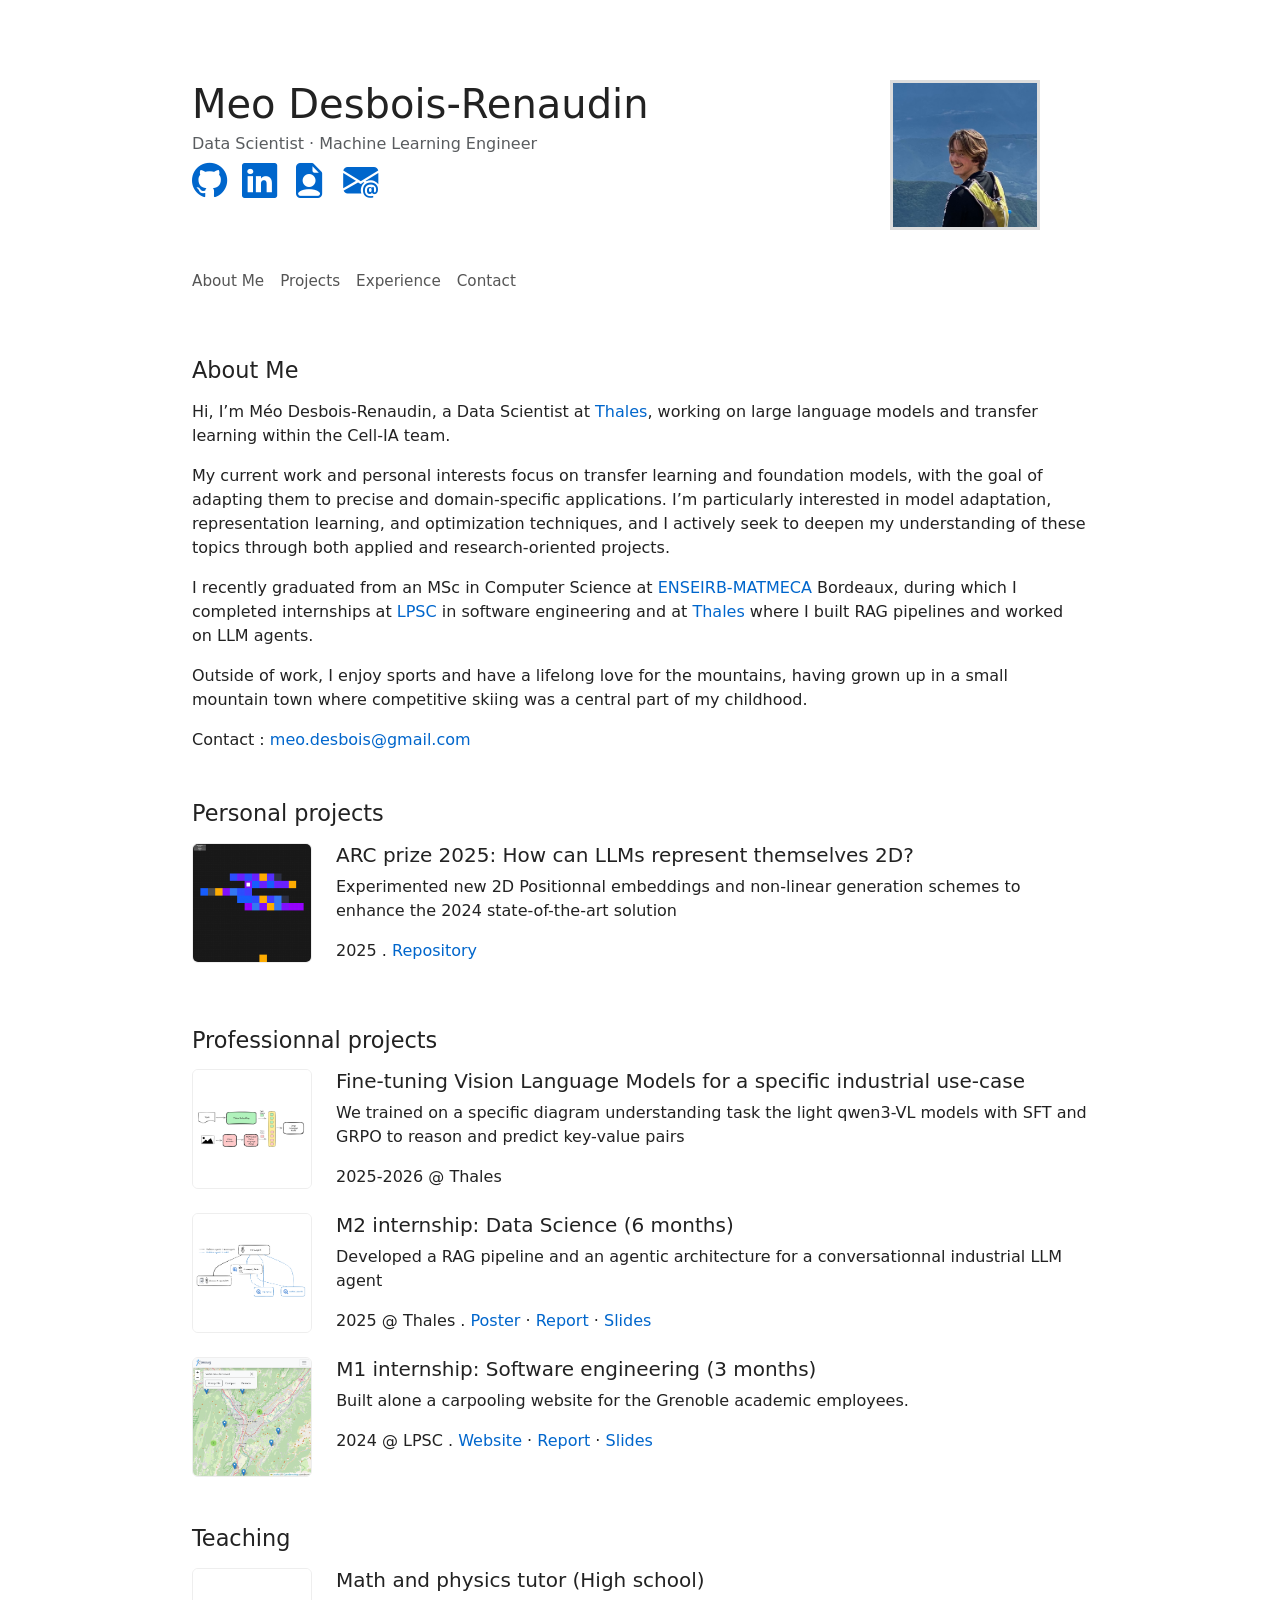
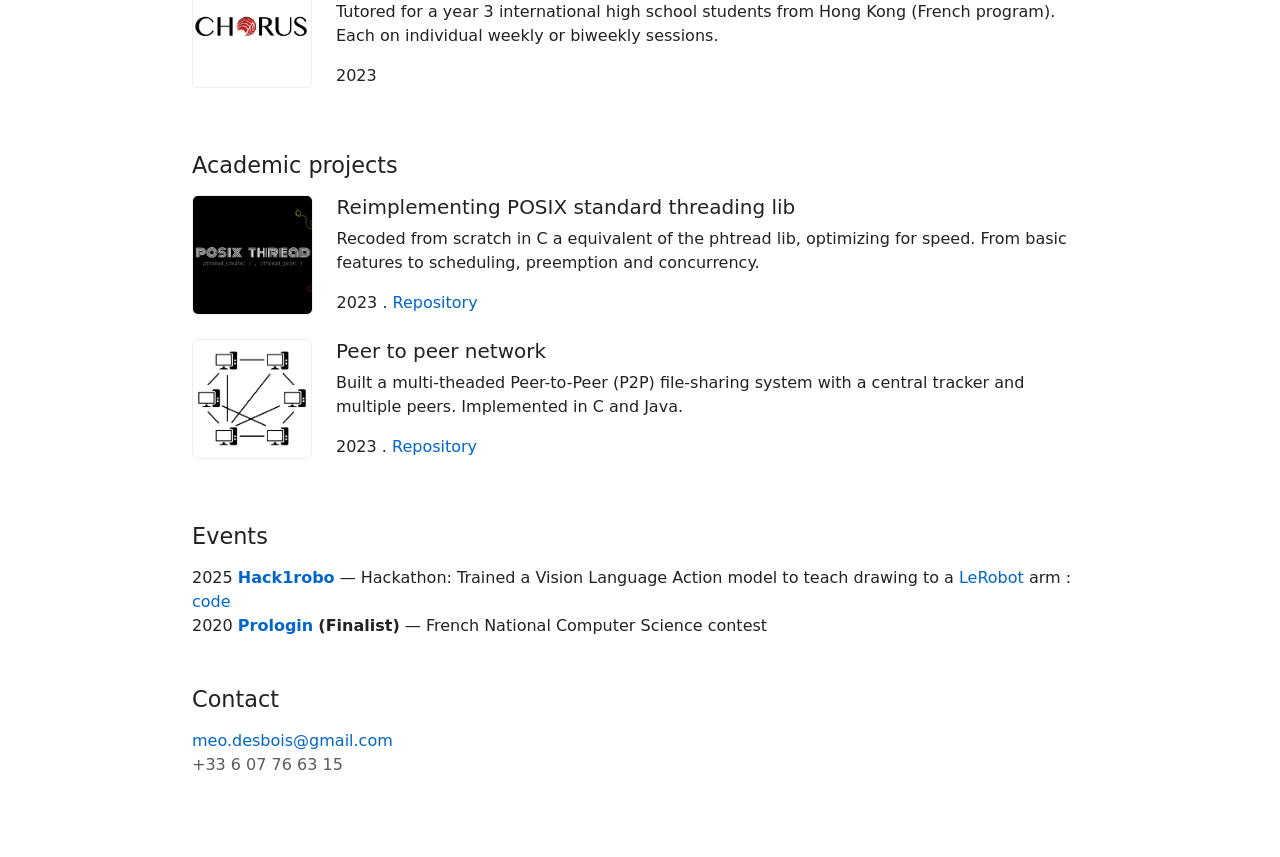
==== index.html @ ddfd5475 "academic projects descriptions" ====
<!DOCTYPE html>
<html lang="en">
<head>
  <meta charset="UTF-8" />
  <meta name="viewport" content="width=device-width, initial-scale=1" />
  <title>Meo Desbois-Renaudin — Machine Learning Engineer</title>

  <!-- Bootstrap CSS -->
  <link
    href="https://cdn.jsdelivr.net/npm/bootstrap@5.3.2/dist/css/bootstrap.min.css"
    rel="stylesheet"
  />
  <link
    href="https://cdn.jsdelivr.net/npm/bootstrap-icons@1.11.1/font/bootstrap-icons.css"
    rel="stylesheet"
  />

  <!-- Custom CSS -->
  <link rel="stylesheet" href="style.css" />

  <style>
    html {
      scroll-behavior: smooth;
    }
    section {
      scroll-margin-top: 96px;
    }
  </style>
</head>

<body>
  <main class="container">

    <!-- Header -->
    <header class="mt-5 mb-4">

      <!-- Profile picture on the right -->
      <div class="d-flex">
        <div class="me-auto">
          <h1 class="mb-1">Meo Desbois-Renaudin</h1>
          <p class="text-muted mb-0">Data Scientist · Machine Learning Engineer</p>

          <div class="social-links">
            <a href="https://github.com/meodbr" aria-label="GitHub">
              <i class="bi bi-github"></i>
            </a>
            <a href="https://www.linkedin.com/in/m%C3%A9o-desbois-renaudin-7baa90264/" aria-label="LinkedIn">
              <i class="bi bi-linkedin"></i>
            </a>
            <a
              href="assets/cv/CV_Meo_DESBOIS_RENAUDIN.pdf"
              download
              aria-label="Download CV"
            >
              <i class="bi bi-file-earmark-person-fill"></i>
            </a>
            <a
              href="mailto:meo.desbois@gmail.com"
              download
              aria-label="Mail contact"
            >
              <i class="bi bi-envelope-at-fill"></i>
            </a>
          </div>
        </div>
        <div class="profile-picture me-5">
          <img
            src="assets/photo_website.jpg"
            alt="Profile picture of Meo Desbois-Renaudin"
            class="img-fluid rounded-square"
          />
        </div>
      </div>


    </header>

    <!-- Navbar -->
    <nav class="navbar navbar-expand-sm mb-5">
      <ul class="navbar-nav flex-row gap-3">
        <li class="nav-item">
          <a class="nav-link px-0" href="#about">About Me</a>
        </li>
        <li class="nav-item">
          <a class="nav-link px-0" href="#projects">Projects</a>
        </li>
        <li class="nav-item">
          <a class="nav-link px-0" href="#experience">Experience</a>
        </li>
        <li class="nav-item">
          <a class="nav-link px-0" href="#contact">Contact</a>
        </li>
      </ul>
    </nav>

    <!-- About -->
    <section id="about">
      <h2>About Me</h2>
      <p>
        Hi, I’m Méo Desbois-Renaudin, a Data Scientist at <a href="https://www.thalesgroup.com/en">Thales</a>, working on large language models and transfer learning within the Cell-IA team.
      </p>
      <p>
        My current work and personal interests focus on transfer learning and foundation models, with the goal of adapting them to precise and domain-specific applications. I’m particularly interested in model adaptation, representation learning, and optimization techniques, and I actively seek to deepen my understanding of these topics through both applied and research-oriented projects.
      </p>
      <p>
        I recently graduated from an MSc in Computer Science at <a href="https://www.enseirb-matmeca.fr/">ENSEIRB-MATMECA</a> Bordeaux, during which I completed internships at <a href="https://lpsc.in2p3.fr/">LPSC</a> in software engineering and at <a href="https://www.thalesgroup.com/en">Thales</a> where I built RAG pipelines and worked on LLM agents.
      </p>
      <p>
        Outside of work, I enjoy sports and have a lifelong love for the mountains, having grown up in a small mountain town where competitive skiing was a central part of my childhood.
      </p>
      <p>
        Contact : <a href="mailto:meo.desbois@gmail.com">meo.desbois@gmail.com</a>
      </p>
    </section>

    <section id="projects">
      <h2>Personal projects</h2>

      <!-- Project 1 -->
      <div class="project row align-items-start mb-2">
        <div class="col-auto">
          <img
            src="assets/projects/arc-3-demo.gif"
            class="img-fluid rounded"
            alt="Arc prize 3 demo animation"
          />
        </div>
    
        <div class="col">
          <h3 class="h5">ARC prize 2025: How can LLMs represent themselves 2D?</h3>
          <p>
            Experimented new 2D Positionnal embeddings and non-linear generation schemes to enhance the 2024 state-of-the-art solution
          </p>
          <p>
            2025 .
            <a href="https://github.com/meodbr/arc-prize-2025">Repository</a>
          </p>
        </div>
      </div>

    </section>

    <!-- Experience -->
    <section id="experience" class="mt-5">
      <h2>Professionnal projects</h2>

      <!-- Thales VLM fine-tuning -->
      <div class="project row align-items-start mb-2">
        <div class="col-auto">
          <img
            src="assets/projects/vlm-architecture.png"
            class="img-fluid rounded"
            alt="Overview of covoiturage caesug website"
          />
        </div>
    
        <div class="col">
          <h3 class="h5">Fine-tuning Vision Language Models for a specific industrial use-case</h3>
          <p>
            We trained on a specific diagram understanding task the light qwen3-VL models with SFT and GRPO to reason and predict key-value pairs
          </p>
          <p>
            2025-2026 @ Thales
          </p>
        </div>
      </div>

      <!-- Thales stage -->
      <div class="project row align-items-start mb-2">
        <div class="col-auto">
          <img
            src="assets/projects/agentic_structure.png"
            class="img-fluid rounded"
            alt="Overview of covoiturage caesug website"
          />
        </div>
    
        <div class="col">
          <h3 class="h5">M2 internship: Data Science (6 months)</h3>
          <p>
            Developed a RAG pipeline and an agentic architecture for a conversationnal industrial LLM agent
          </p>
          <p>
            2025 @ Thales .
            <a href="assets/projects/poster-internship-M2.pdf">Poster</a>
            ·
            <a href="assets/projects/report-internship-M2.pdf">Report</a>
            ·
            <a href="assets/projects/slides-internship-M2.pdf">Slides</a>
          </p>
        </div>
      </div>

      <!-- Caesug -->
      <div class="project row align-items-start mb-2">
        <div class="col-auto">
          <img
            src="assets/projects/covoiturage_caesug.png"
            class="img-fluid rounded"
            alt="Overview of covoiturage caesug website"
          />
        </div>
    
        <div class="col">
          <h3 class="h5">M1 internship: Software engineering (3 months)</h3>
          <p>
            Built alone a carpooling website for the Grenoble academic employees.
          </p>
          <p>
            2024 @ LPSC .
            <a href="https://covoituragecaesug.grenoble.cnrs.fr/">Website</a>
            ·
            <a href="assets/projects/report-internship-M1.pdf">Report</a>
            ·
            <a href="assets/projects/slides-internship-M1.pdf">Slides</a>
          </p>
        </div>
      </div>
    </section>

    <!-- Academic -->
    <section id="academic" class="mt-5">

      <h2>Teaching</h2>
      <div class="project row align-items-start mb-2">
        <div class="col-auto">
          <img
            src="assets/projects/LOGO_CHORUS.png"
            class="img-fluid rounded"
            alt="Chorus hong kong logo"
          />
        </div>
    
        <div class="col">
          <h3 class="h5">Math and physics tutor (High school)</h3>
          <p>
            Tutored for a year 3 international high school students from Hong Kong (French program).
            Each on individual weekly or biweekly sessions.
          </p>
          <p>
            2023
          </p>
        </div>
      </div>

      <h2 class="mt-5">Academic projects</h2>

      <!-- Posix -->
      <div class="project row align-items-start mb-2">
        <div class="col-auto">
          <img
            src="assets/projects/posix_thread.png"
            class="img-fluid rounded"
            alt="Posix threads image"
          />
        </div>
    
        <div class="col">
          <h3 class="h5">Reimplementing POSIX standard threading lib</h3>
          <p>
            Recoded from scratch in C a equivalent of the phtread lib, optimizing for speed.
            From basic features to scheduling, preemption and concurrency.
          </p>
          <p>
            2023 .
            <a href="https://github.com/meodbr/enseirb-posix-thread">Repository</a>
          </p>
        </div>
      </div>

      <!-- P2P -->
      <div class="project row align-items-start mb-2">
        <div class="col-auto">
          <img
            src="assets/projects/p2p.png"
            class="img-fluid rounded"
            alt="Peer 2 peer example"
          />
        </div>
    
        <div class="col">
          <h3 class="h5">Peer to peer network</h3>
          <p>
            Built a multi-theaded Peer-to-Peer (P2P) file-sharing system with a central tracker and multiple peers.
            Implemented in C and Java.
          </p>
          <p>
            2023 .
            <a href="https://github.com/meodbr/enseirb-P2P">Repository</a>
          </p>
        </div>
      </div>

    </section>

    <!-- Events -->
    <section id="events">
      <h2>Events</h2>
      <ul class="list-unstyled events-list">
        <li>
          <span class="event-year">2025</span>
          <span class="event-desc">
            <a href="https://sites.google.com/view/hack1robo">
              <strong>Hack1robo</strong>
            </a>
             — Hackathon: Trained a Vision Language Action model to teach drawing to a <a href="https://huggingface.co/lerobot">LeRobot</a> arm : 
            <a href="https://github.com/heuzef/caligraphomate">
              code
            </a>
          </span>
        </li>
    
        <li>
          <span class="event-year">2020</span>
          <span class="event-desc">
            <a href="https://prologin.org/">
              <strong>Prologin</strong>
            </a>
            <strong>(Finalist)</strong> — French National Computer Science contest
          </span>
        </li>
      </ul>
    </section>

    <!-- Contact -->
    <section id="contact" class="mt-5 mb-5">
      <h2>Contact</h2>
      <p>
        <a href="mailto:meo.desbois@gmail.com">meo.desbois@gmail.com</a><br />
        <span class="text-muted">+33 6 07 76 63 15</span>
      </p>
    </section>

  </main>
</body>
</html>
---- style.css ----
body {
  font-family: system-ui, -apple-system, BlinkMacSystemFont, sans-serif;
  background: #ffffff;
  color: #222;
  margin: 0;
  padding: 0;
}

main {
  margin: 80px auto;
  padding: 0 20px;
}

.container {
  max-width: 920px;
}

h1 {
  font-size: 2.5rem;
  margin-bottom: 0;
}

.subtitle {
  color: #555;
  margin-top: 8px;
}

section {
  margin-top: 48px;
}

h2 {
  font-size: 1.4rem;
  margin-bottom: 16px;
}

.project span {
  color: #666;
  font-size: 0.9rem;
}

a {
  color: #0066cc;
  text-decoration: none;
}

a:hover {
  text-decoration: underline;
}

.navbar {
  display: flex;
  gap: 24px;
  font-size: 0.95rem;
  margin-bottom: 64px;
}

.navbar a {
  color: #555;
  text-decoration: none;
}

.navbar a:hover {
  color: #000;
}

.social-links a {
  /* color: #555; */
  font-size: 2.2rem;
  margin-right: 4px;
}

.social-links a:hover {
  color: #000;
  text-decoration: none;
}

.project {
  max-height: 200px;
}

.project img {
  border: 1px solid #eee;
  max-height: 120px;
}

.project:hover img {
  border-color: #ddd;
}

.profile-picture img {
  width: 150px;
  height: 150px;
  object-fit: cover;
  border: 3px solid #ddd;
}
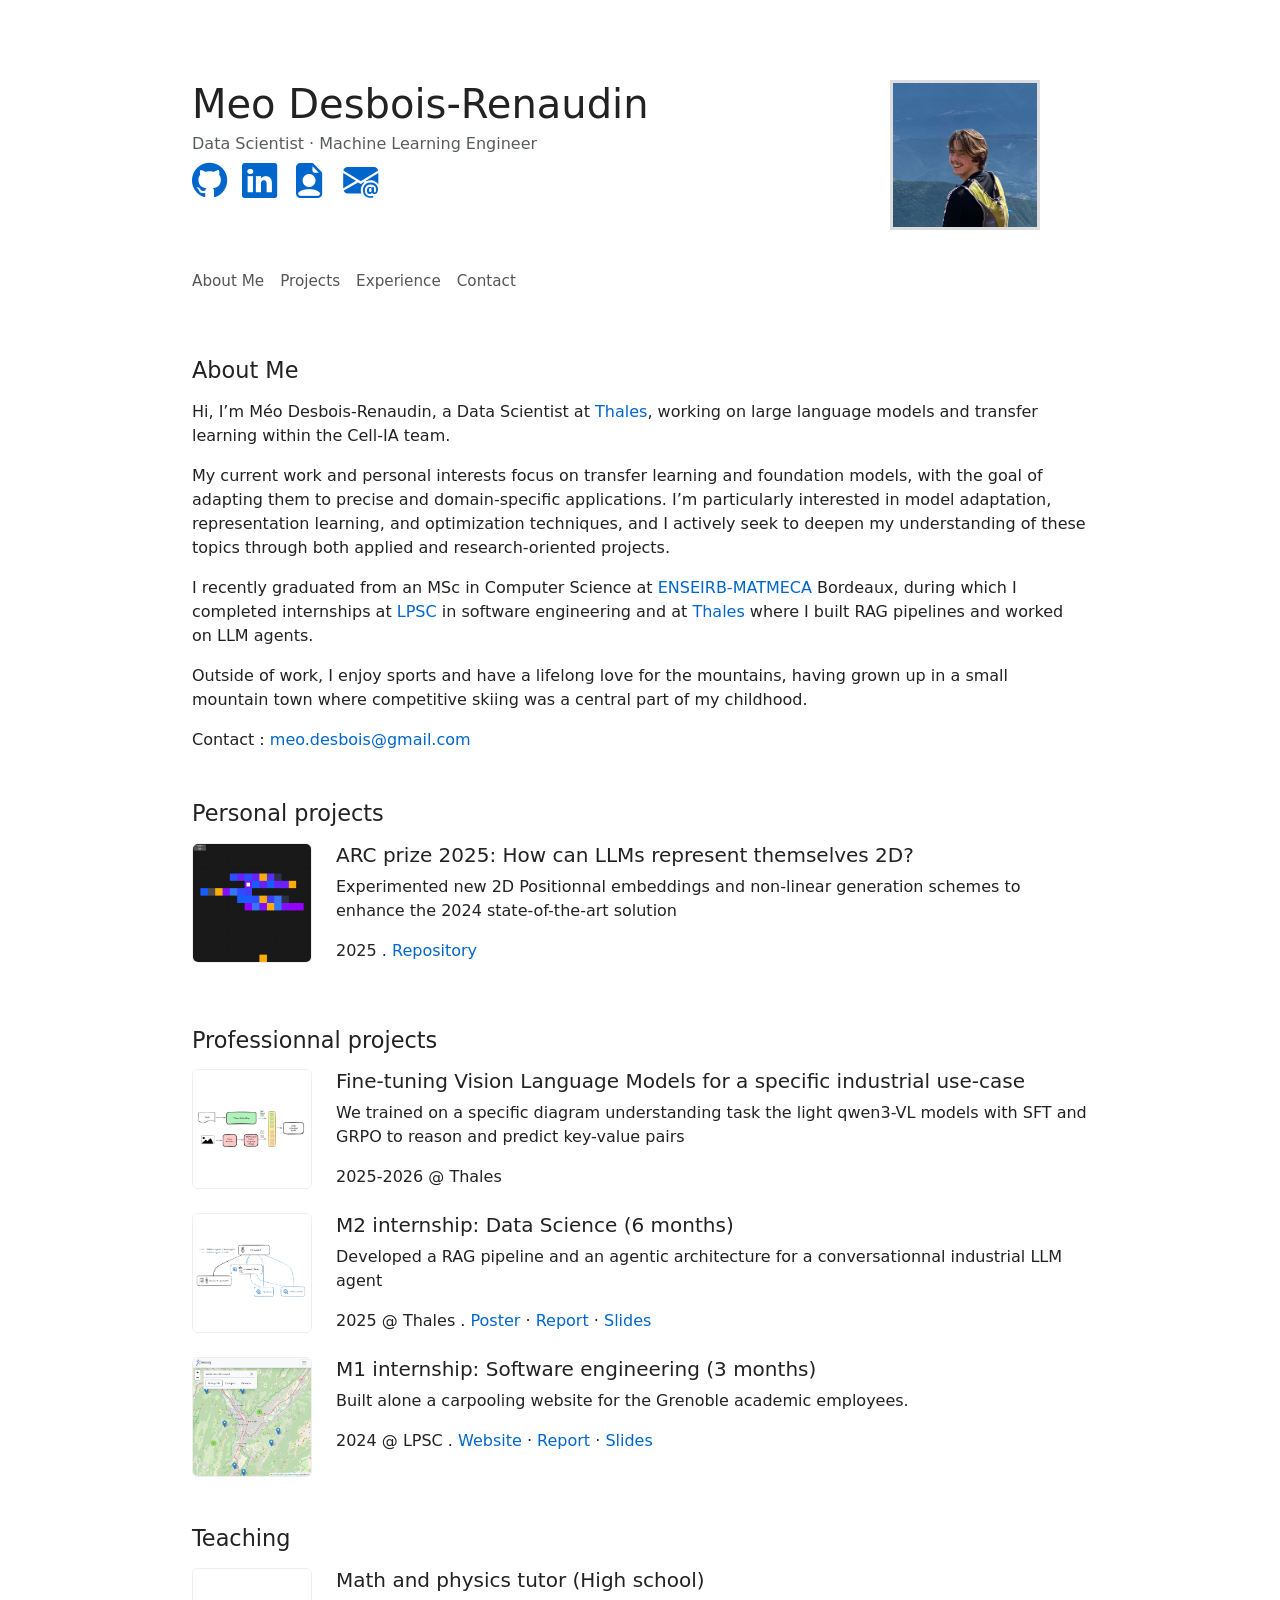
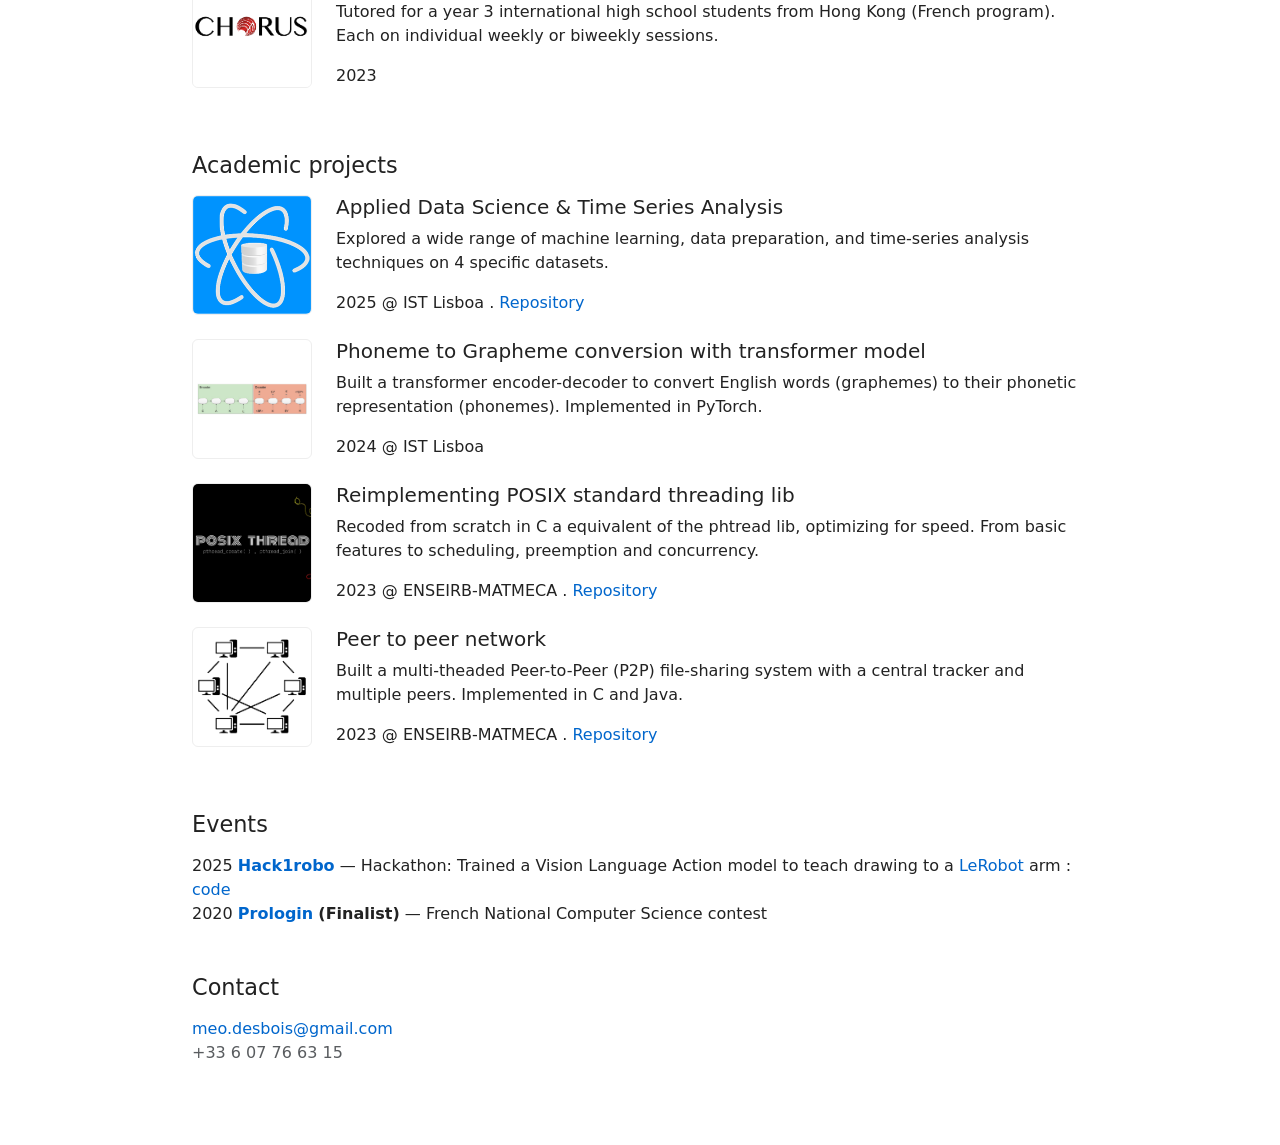
==== commit e039a29c: "adding ist academic projects" ====
--- a/index.html
+++ b/index.html
@@ -245,6 +245,50 @@
 
       <h2 class="mt-5">Academic projects</h2>
 
+      <!-- Data Science -->
+      <div class="project row align-items-start mb-2">
+        <div class="col-auto">
+          <img
+            src="assets/projects/ds_logo.svg"
+            class="img-fluid rounded"
+            alt="Tecnico logo data science course"
+          />
+        </div>
+    
+        <div class="col">
+          <h3 class="h5">Applied Data Science & Time Series Analysis</h3>
+          <p>
+            Explored a wide range of machine learning, data preparation, and time-series analysis techniques on 4 specific datasets.
+          </p>
+          <p>
+            2025 @ IST Lisboa .
+            <a href="https://github.com/meodbr/IST-data-science">Repository</a>
+          </p>
+        </div>
+      </div>
+
+      <!-- DL -->
+      <div class="project row align-items-start mb-2">
+        <div class="col-auto">
+          <img
+            src="assets/projects/grapheme_phoneme.png"
+            class="img-fluid rounded"
+            alt="Grapheme to phoneme schema"
+          />
+        </div>
+    
+        <div class="col">
+          <h3 class="h5">Phoneme to Grapheme conversion with transformer model</h3>
+          <p>
+            Built a transformer encoder-decoder to convert English words (graphemes) to their phonetic representation (phonemes).
+            Implemented in PyTorch.
+          </p>
+          <p>
+            2024 @ IST Lisboa
+          </p>
+        </div>
+      </div>
+
       <!-- Posix -->
       <div class="project row align-items-start mb-2">
         <div class="col-auto">
@@ -262,7 +306,7 @@
             From basic features to scheduling, preemption and concurrency.
           </p>
           <p>
-            2023 .
+            2023 @ ENSEIRB-MATMECA .
             <a href="https://github.com/meodbr/enseirb-posix-thread">Repository</a>
           </p>
         </div>
@@ -285,7 +329,7 @@
             Implemented in C and Java.
           </p>
           <p>
-            2023 .
+            2023 @ ENSEIRB-MATMECA .
             <a href="https://github.com/meodbr/enseirb-P2P">Repository</a>
           </p>
         </div>
--- a/style.css
+++ b/style.css
@@ -81,7 +81,8 @@
 
 .project img {
   border: 1px solid #eee;
-  max-height: 120px;
+  height: 120px;
+  width: 120px;
 }
 
 .project:hover img {
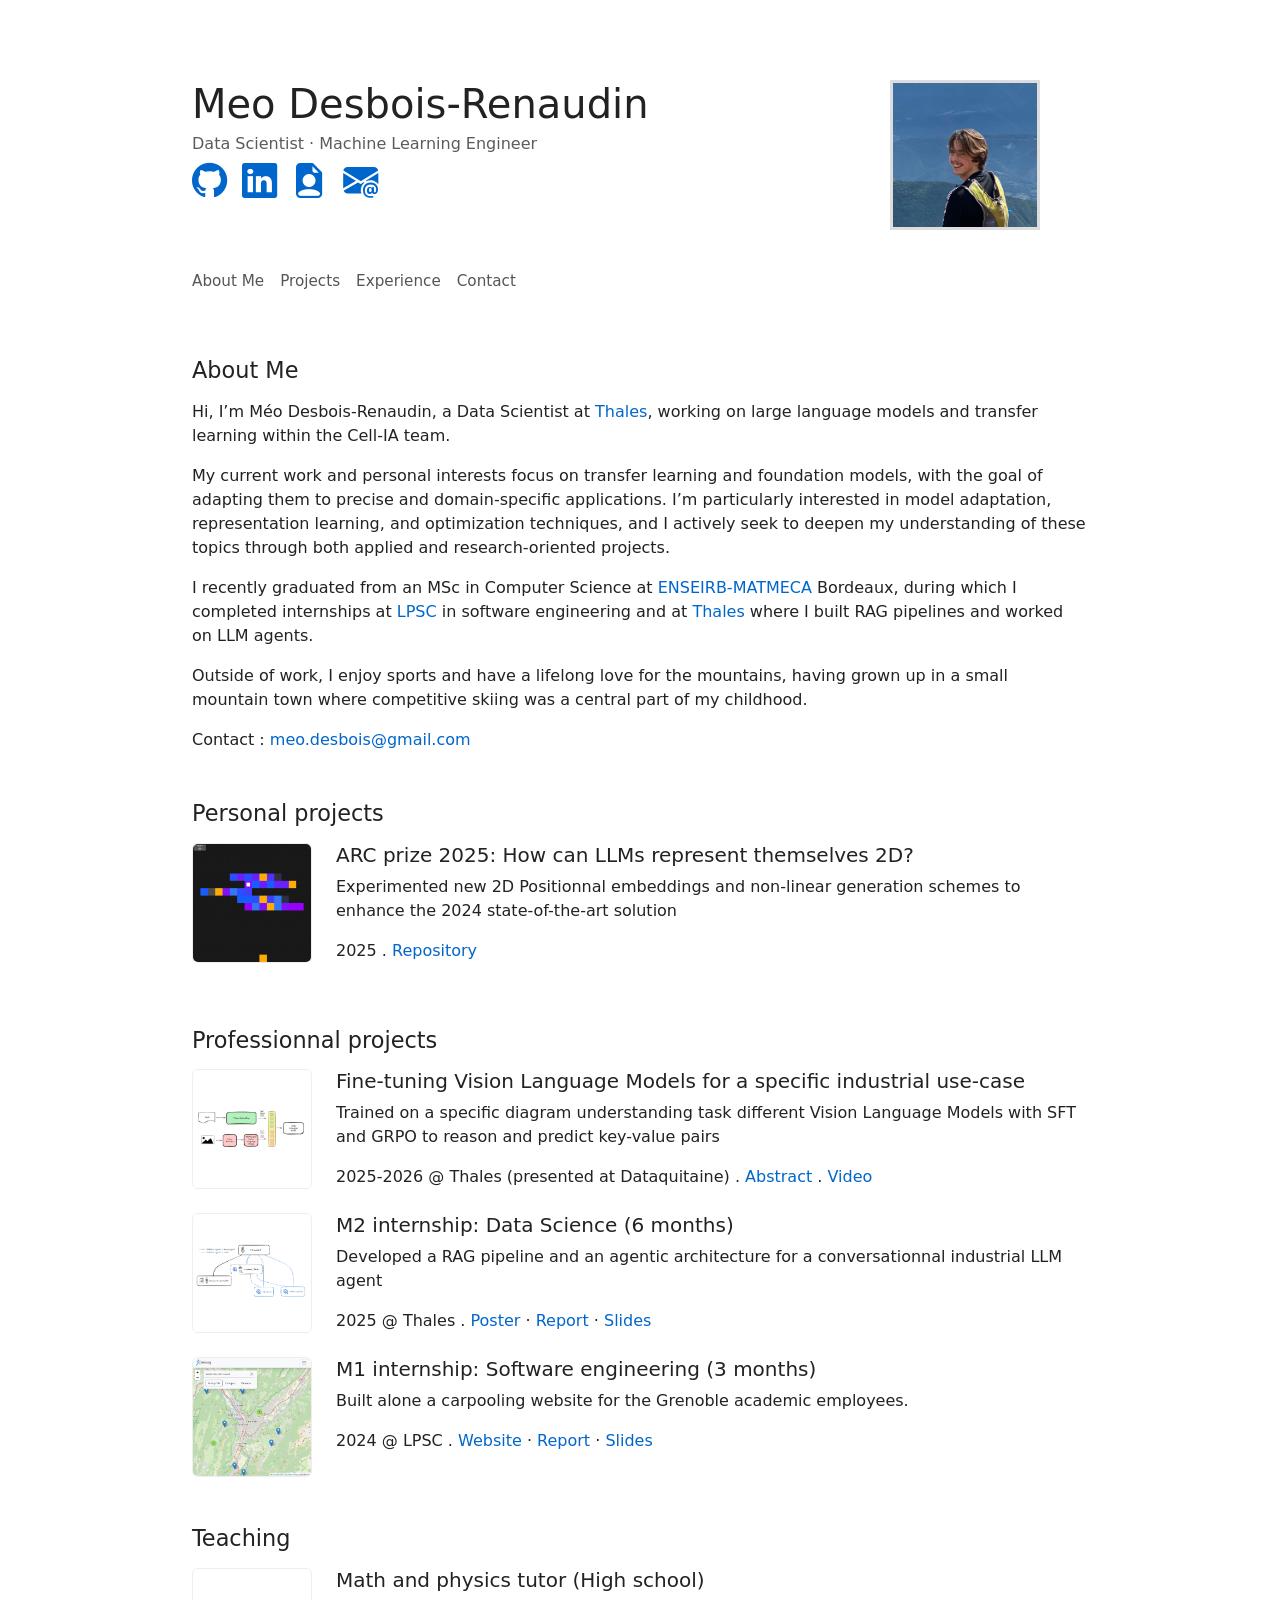
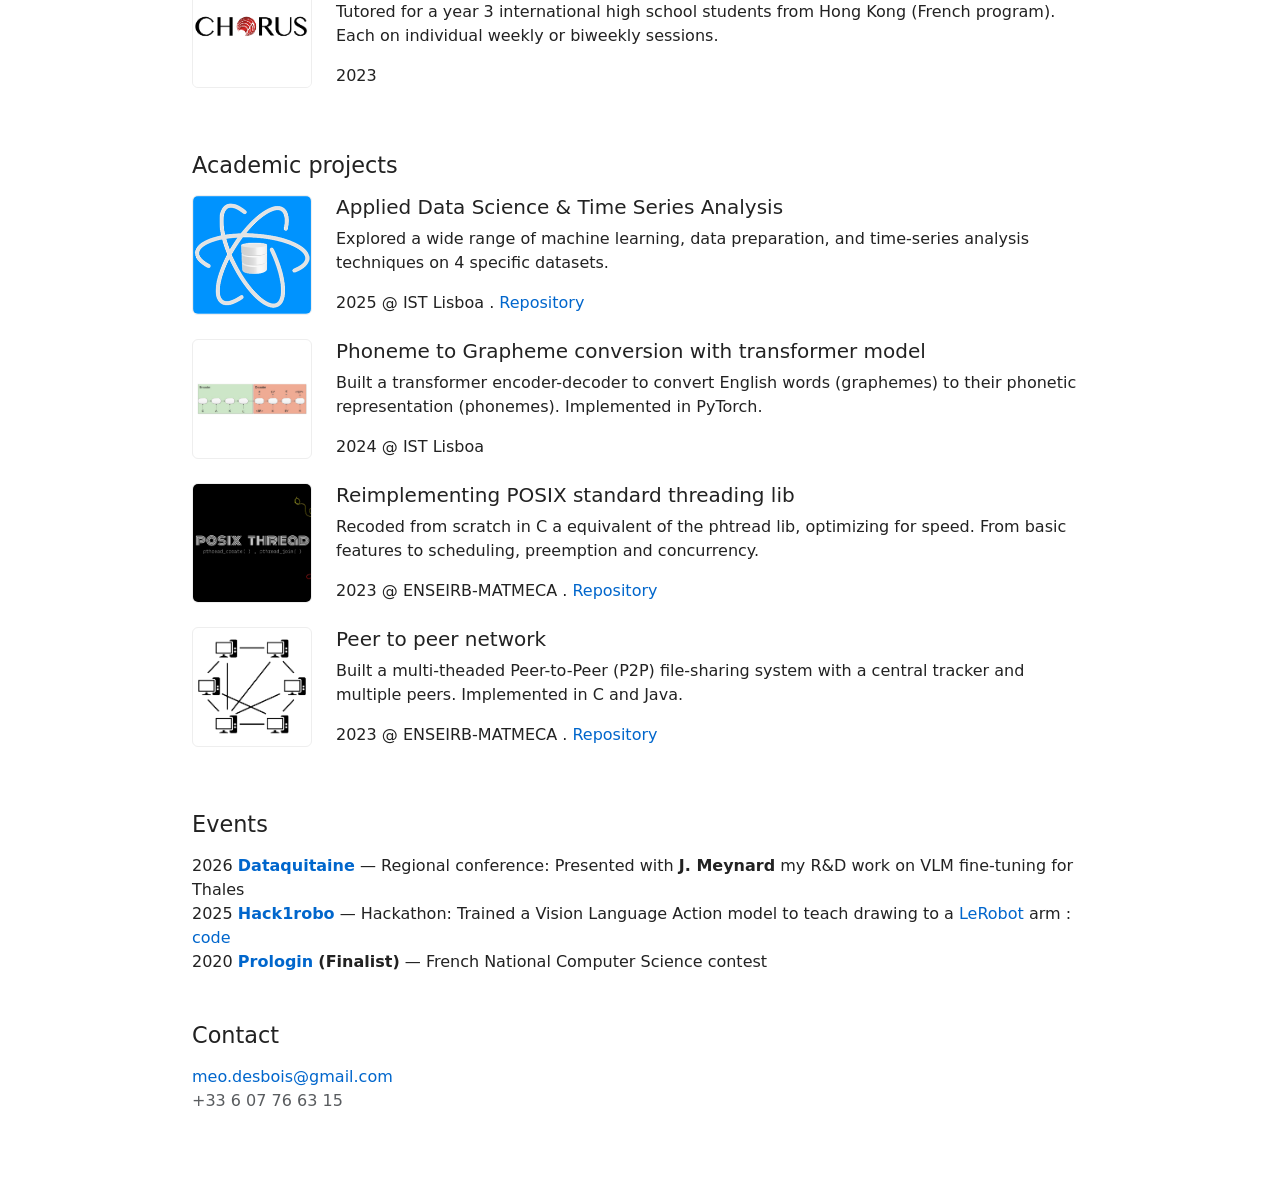
==== commit 1f33107a: "adding links for dataquitaine" ====
--- a/index.html
+++ b/index.html
@@ -150,17 +150,21 @@
           <img
             src="assets/projects/vlm-architecture.png"
             class="img-fluid rounded"
-            alt="Overview of covoiturage caesug website"
+            alt="Overview of vlm architecture"
           />
         </div>
     
         <div class="col">
           <h3 class="h5">Fine-tuning Vision Language Models for a specific industrial use-case</h3>
           <p>
-            We trained on a specific diagram understanding task the light qwen3-VL models with SFT and GRPO to reason and predict key-value pairs
-          </p>
-          <p>
-            2025-2026 @ Thales
+            Trained on a specific diagram understanding task different Vision Language Models with SFT and GRPO to reason and predict key-value pairs
+          </p>
+          <p>
+            2025-2026 @ Thales (presented at Dataquitaine) .
+            <a href="https://www.dataquitaine.org/2026-thales/">Abstract</a>
+            .
+            <a href="https://www.dailymotion.com/video/xa4y3l4?playlist=xbwnns">Video</a>
+
           </p>
         </div>
       </div>
@@ -342,6 +346,16 @@
       <h2>Events</h2>
       <ul class="list-unstyled events-list">
         <li>
+          <span class="event-year">2026</span>
+          <span class="event-desc">
+            <a href="https://www.dataquitaine.org">
+              <strong>Dataquitaine</strong>
+            </a>
+             — Regional conference: Presented with <strong>J. Meynard</strong> my R&D work on VLM fine-tuning for Thales 
+          </span>
+        </li>
+
+        <li>
           <span class="event-year">2025</span>
           <span class="event-desc">
             <a href="https://sites.google.com/view/hack1robo">
--- a/style.css
+++ b/style.css
@@ -94,4 +94,18 @@
   height: 150px;
   object-fit: cover;
   border: 3px solid #ddd;
+}
+
+code {
+  background: #f4f4f4;
+  padding: 2px 6px;
+  border-radius: 4px;
+}
+
+.section {
+  margin-bottom: 30px;
+}
+
+.math-block {
+  margin: 10px 0;
 }
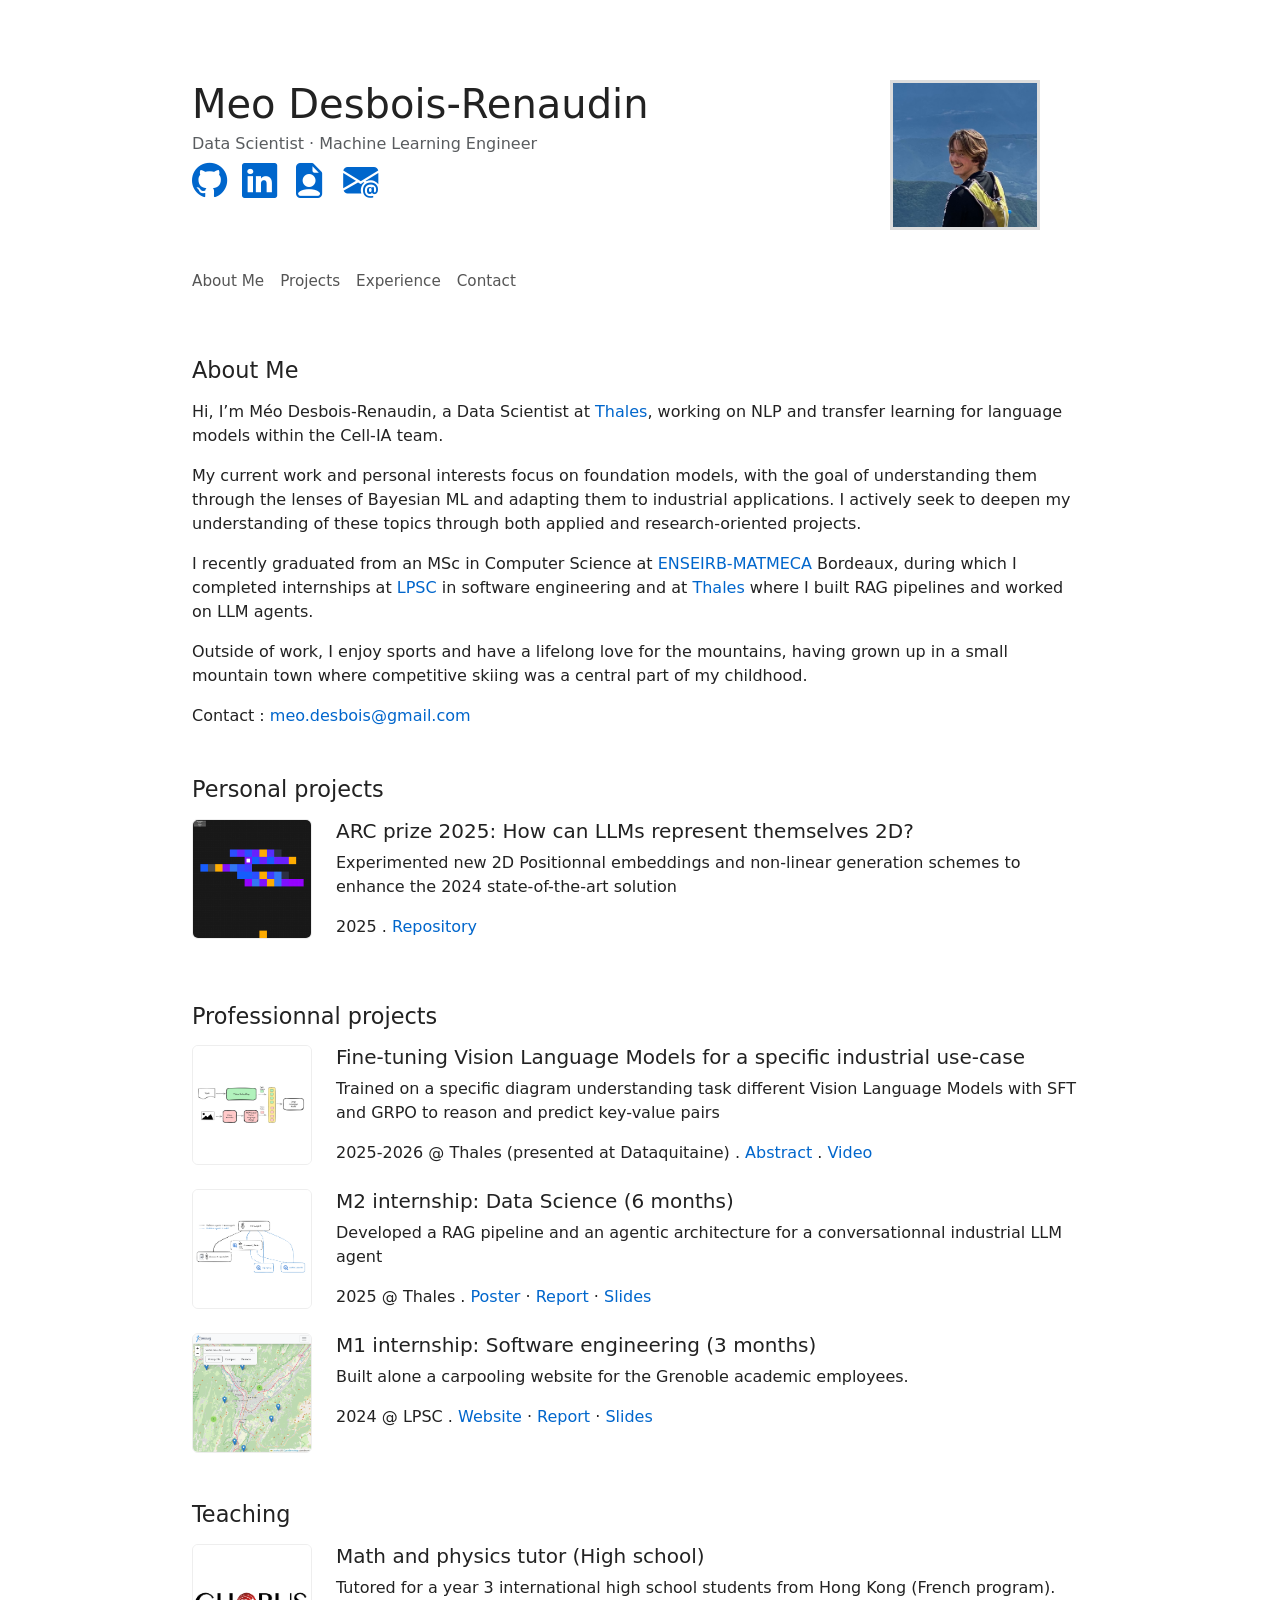
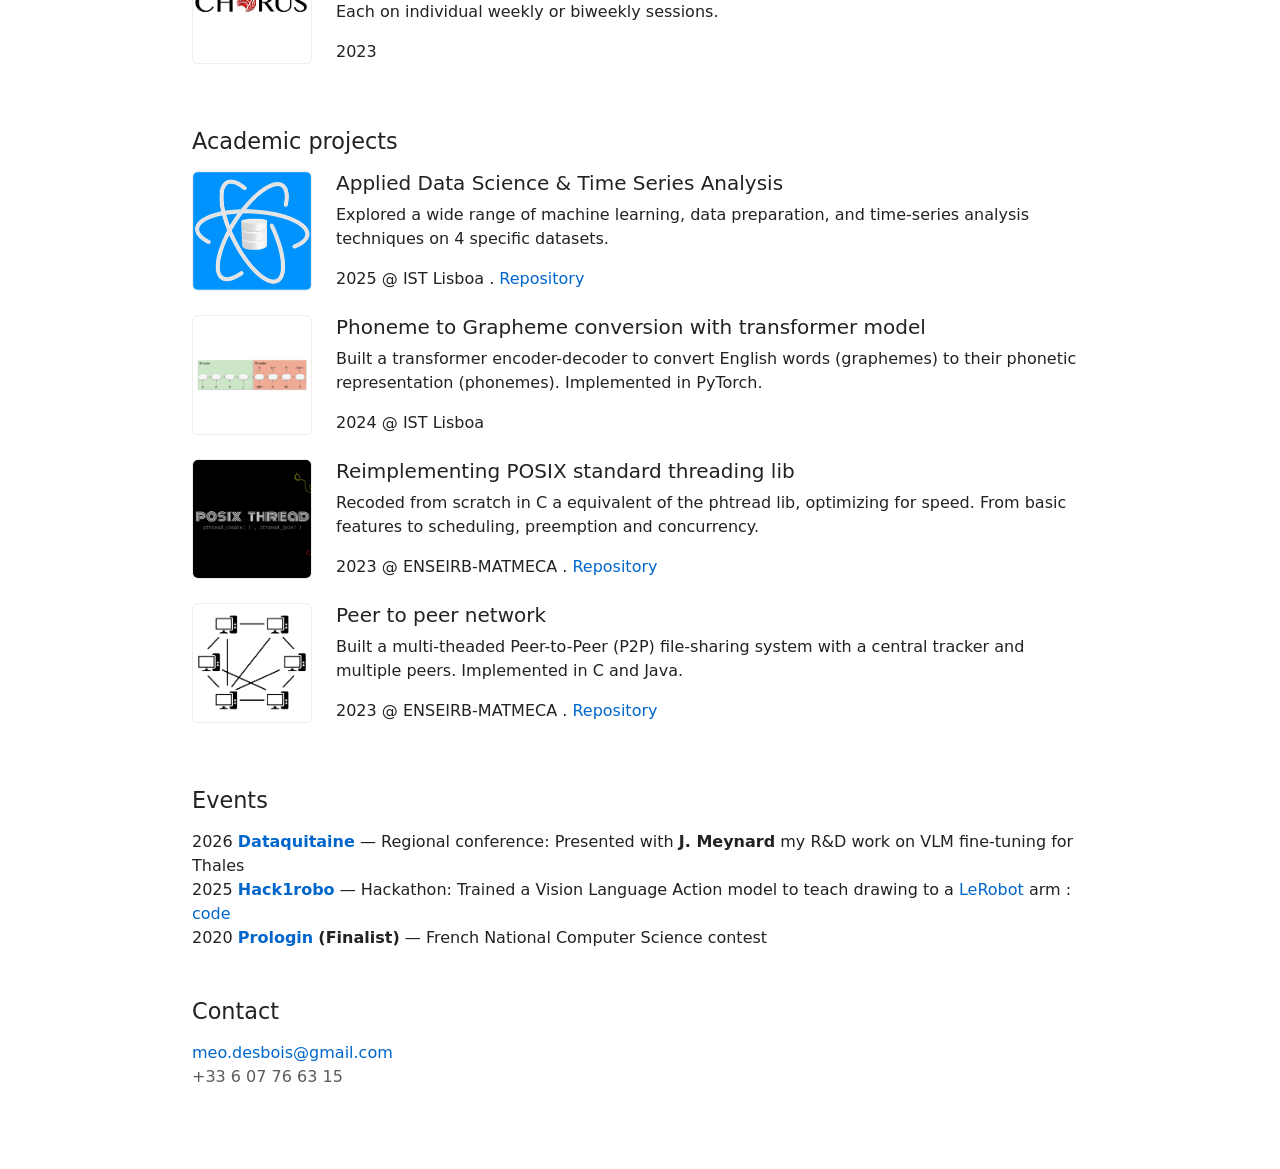
==== commit 384fefeb: "editing bio" ====
--- a/index.html
+++ b/index.html
@@ -97,10 +97,10 @@
     <section id="about">
       <h2>About Me</h2>
       <p>
-        Hi, I’m Méo Desbois-Renaudin, a Data Scientist at <a href="https://www.thalesgroup.com/en">Thales</a>, working on large language models and transfer learning within the Cell-IA team.
-      </p>
-      <p>
-        My current work and personal interests focus on transfer learning and foundation models, with the goal of adapting them to precise and domain-specific applications. I’m particularly interested in model adaptation, representation learning, and optimization techniques, and I actively seek to deepen my understanding of these topics through both applied and research-oriented projects.
+        Hi, I’m Méo Desbois-Renaudin, a Data Scientist at <a href="https://www.thalesgroup.com/en">Thales</a>, working on NLP and transfer learning for language models within the Cell-IA team.
+      </p>
+      <p>
+        My current work and personal interests focus on foundation models, with the goal of understanding them through the lenses of Bayesian ML and adapting them to industrial applications. I actively seek to deepen my understanding of these topics through both applied and research-oriented projects.
       </p>
       <p>
         I recently graduated from an MSc in Computer Science at <a href="https://www.enseirb-matmeca.fr/">ENSEIRB-MATMECA</a> Bordeaux, during which I completed internships at <a href="https://lpsc.in2p3.fr/">LPSC</a> in software engineering and at <a href="https://www.thalesgroup.com/en">Thales</a> where I built RAG pipelines and worked on LLM agents.
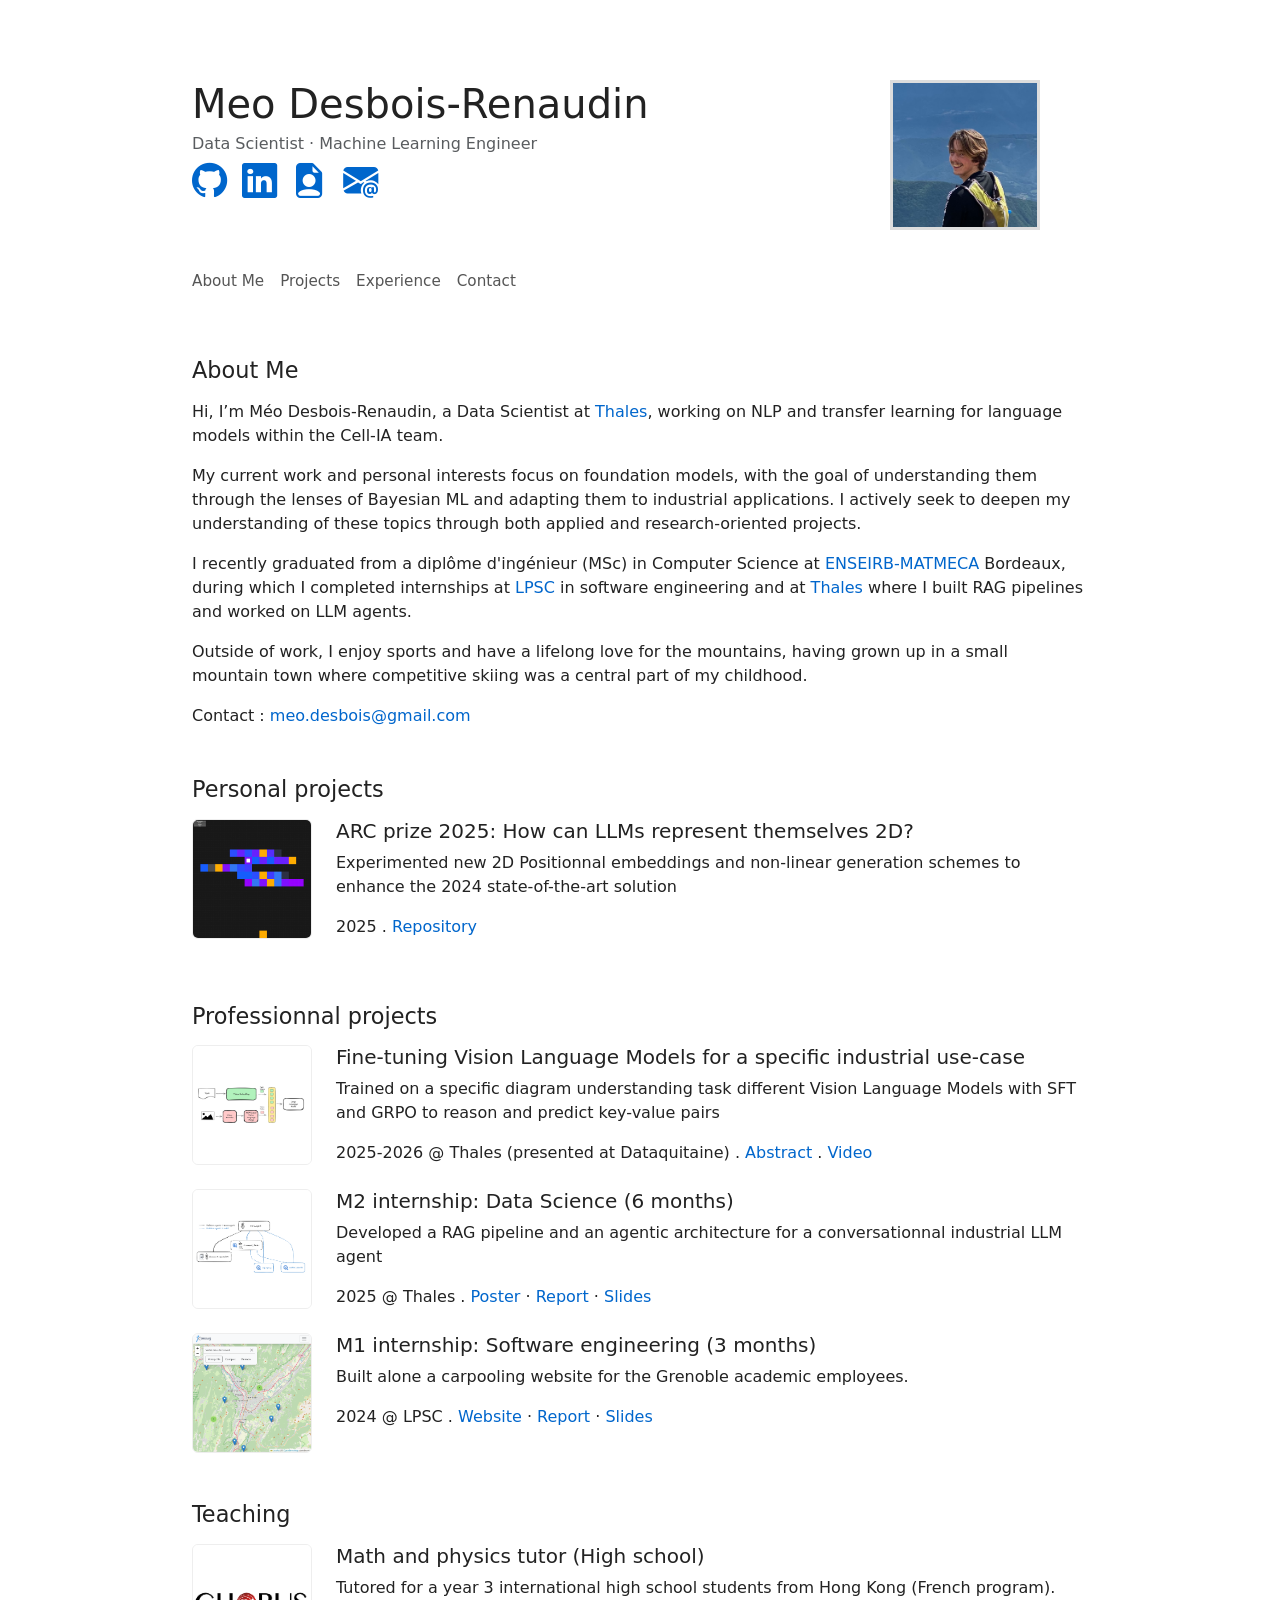
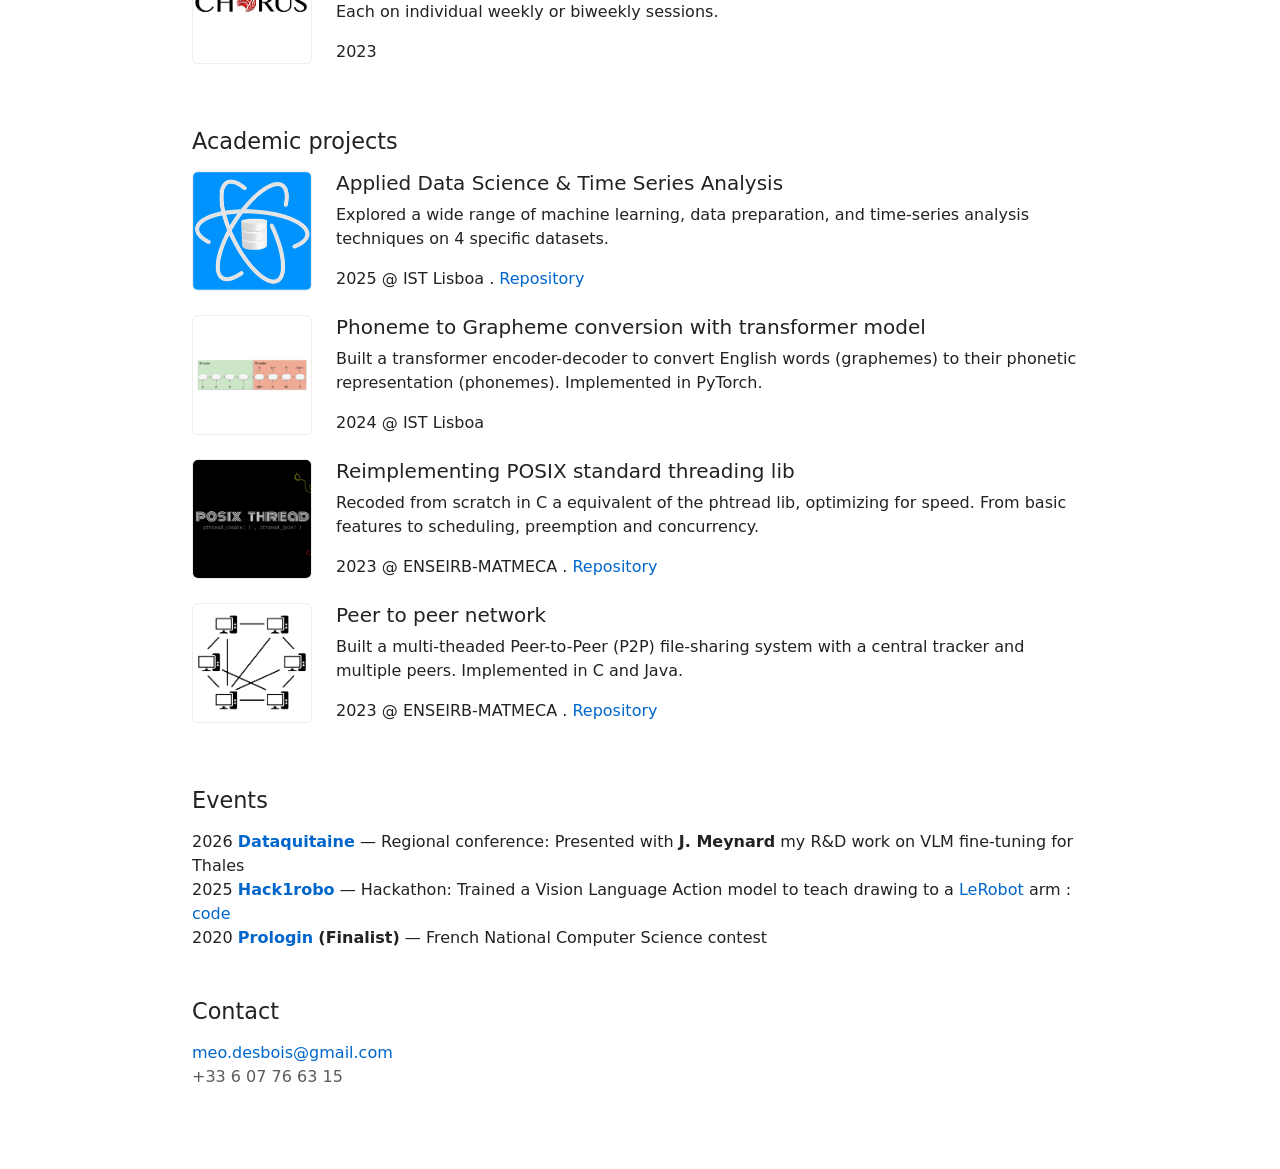
==== commit 127d67d4: "diplome ingé" ====
--- a/index.html
+++ b/index.html
@@ -103,7 +103,7 @@
         My current work and personal interests focus on foundation models, with the goal of understanding them through the lenses of Bayesian ML and adapting them to industrial applications. I actively seek to deepen my understanding of these topics through both applied and research-oriented projects.
       </p>
       <p>
-        I recently graduated from an MSc in Computer Science at <a href="https://www.enseirb-matmeca.fr/">ENSEIRB-MATMECA</a> Bordeaux, during which I completed internships at <a href="https://lpsc.in2p3.fr/">LPSC</a> in software engineering and at <a href="https://www.thalesgroup.com/en">Thales</a> where I built RAG pipelines and worked on LLM agents.
+        I recently graduated from a diplôme d'ingénieur (MSc) in Computer Science at <a href="https://www.enseirb-matmeca.fr/">ENSEIRB-MATMECA</a> Bordeaux, during which I completed internships at <a href="https://lpsc.in2p3.fr/">LPSC</a> in software engineering and at <a href="https://www.thalesgroup.com/en">Thales</a> where I built RAG pipelines and worked on LLM agents.
       </p>
       <p>
         Outside of work, I enjoy sports and have a lifelong love for the mountains, having grown up in a small mountain town where competitive skiing was a central part of my childhood.
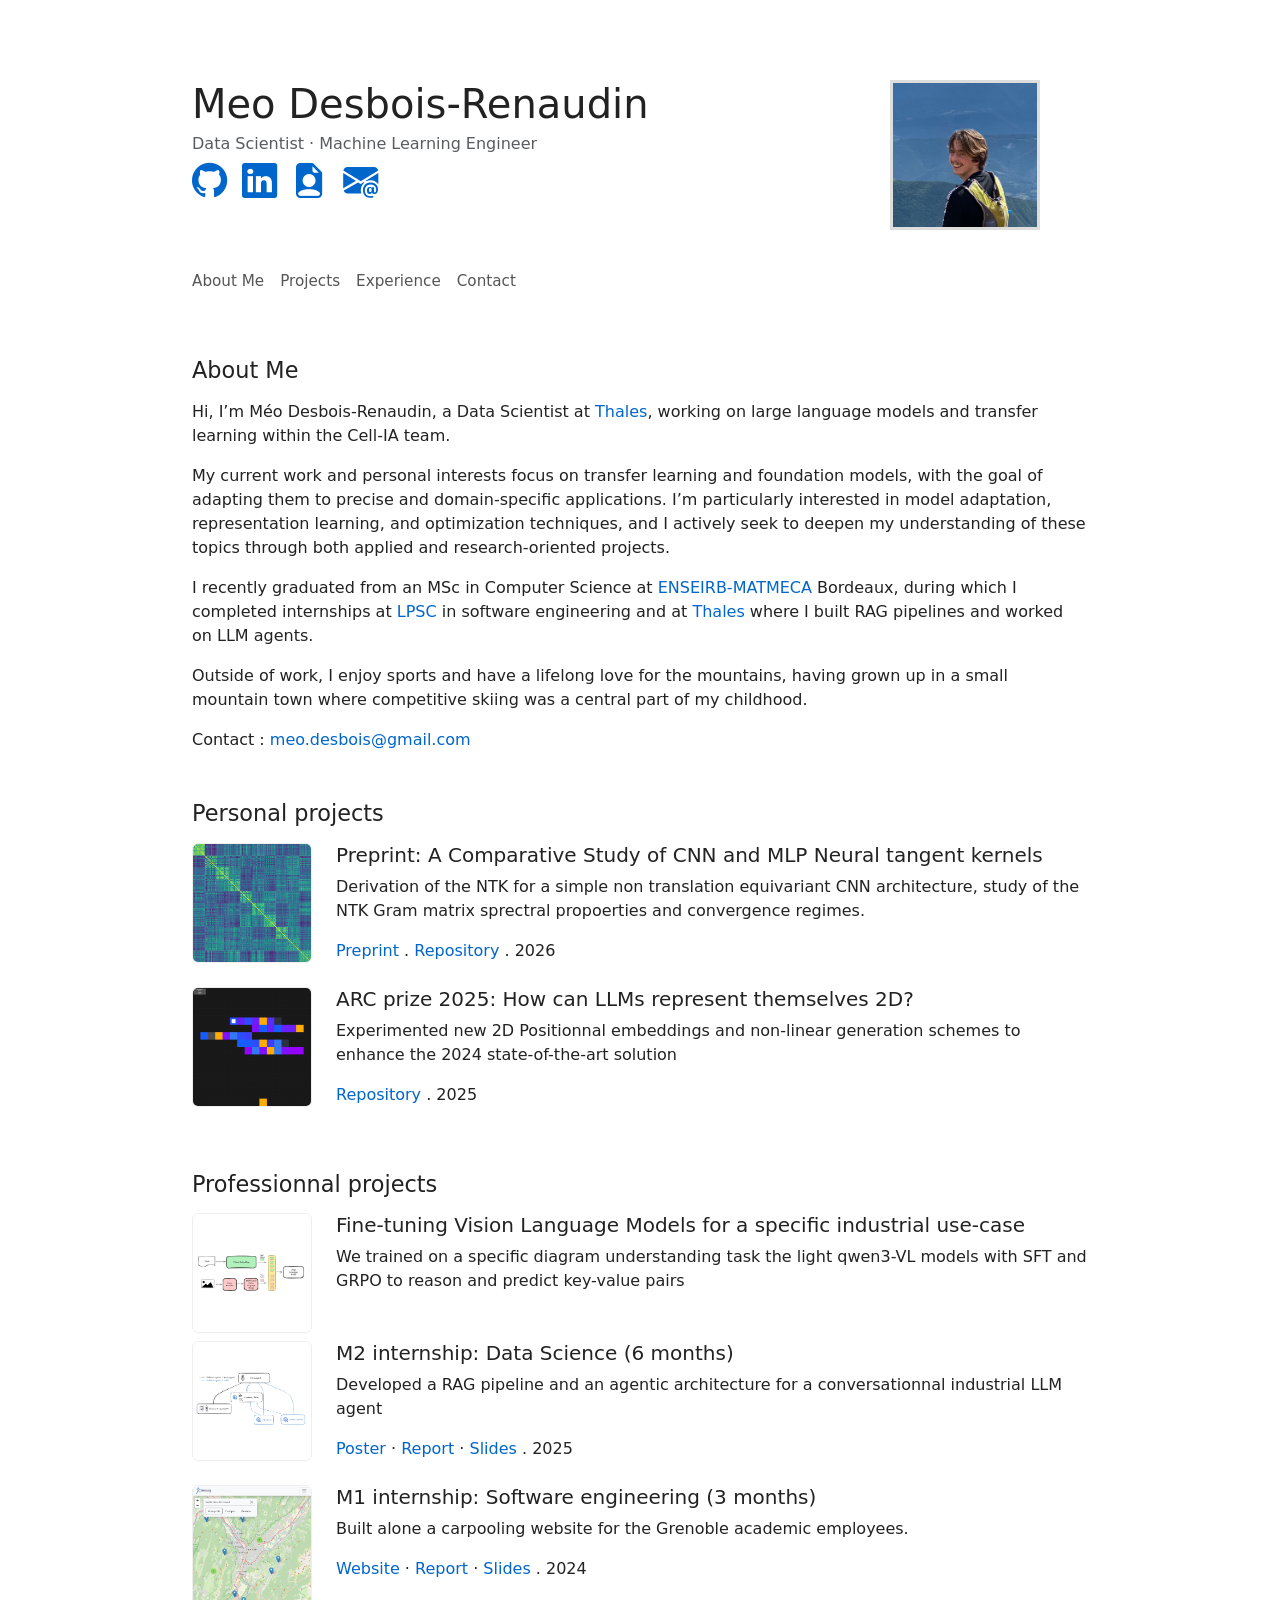
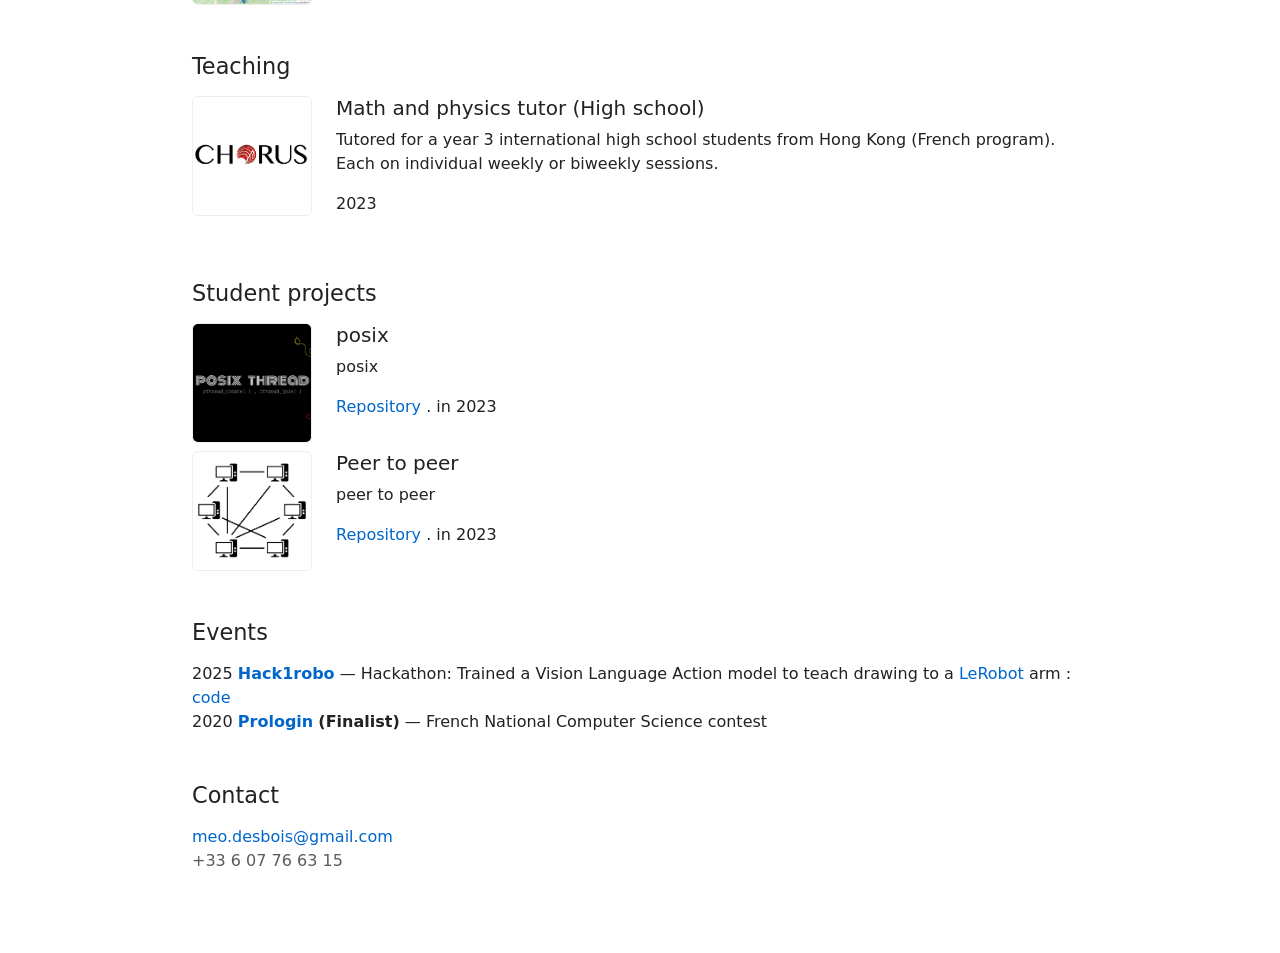
==== commit 00a139f3: "adding ntk" ====
--- a/index.html
+++ b/index.html
@@ -97,13 +97,13 @@
     <section id="about">
       <h2>About Me</h2>
       <p>
-        Hi, I’m Méo Desbois-Renaudin, a Data Scientist at <a href="https://www.thalesgroup.com/en">Thales</a>, working on NLP and transfer learning for language models within the Cell-IA team.
-      </p>
-      <p>
-        My current work and personal interests focus on foundation models, with the goal of understanding them through the lenses of Bayesian ML and adapting them to industrial applications. I actively seek to deepen my understanding of these topics through both applied and research-oriented projects.
-      </p>
-      <p>
-        I recently graduated from a diplôme d'ingénieur (MSc) in Computer Science at <a href="https://www.enseirb-matmeca.fr/">ENSEIRB-MATMECA</a> Bordeaux, during which I completed internships at <a href="https://lpsc.in2p3.fr/">LPSC</a> in software engineering and at <a href="https://www.thalesgroup.com/en">Thales</a> where I built RAG pipelines and worked on LLM agents.
+        Hi, I’m Méo Desbois-Renaudin, a Data Scientist at <a href="https://www.thalesgroup.com/en">Thales</a>, working on large language models and transfer learning within the Cell-IA team.
+      </p>
+      <p>
+        My current work and personal interests focus on transfer learning and foundation models, with the goal of adapting them to precise and domain-specific applications. I’m particularly interested in model adaptation, representation learning, and optimization techniques, and I actively seek to deepen my understanding of these topics through both applied and research-oriented projects.
+      </p>
+      <p>
+        I recently graduated from an MSc in Computer Science at <a href="https://www.enseirb-matmeca.fr/">ENSEIRB-MATMECA</a> Bordeaux, during which I completed internships at <a href="https://lpsc.in2p3.fr/">LPSC</a> in software engineering and at <a href="https://www.thalesgroup.com/en">Thales</a> where I built RAG pipelines and worked on LLM agents.
       </p>
       <p>
         Outside of work, I enjoy sports and have a lifelong love for the mountains, having grown up in a small mountain town where competitive skiing was a central part of my childhood.
@@ -120,6 +120,30 @@
       <div class="project row align-items-start mb-2">
         <div class="col-auto">
           <img
+            src="assets/projects/ntk_gram_matrix_squared.png"
+            class="img-fluid rounded"
+            alt="NTK_correlation_matrix"
+          />
+        </div>
+    
+        <div class="col">
+          <h3 class="h5">Preprint: A Comparative Study of CNN and MLP Neural tangent kernels</h3>
+          <p>
+            Derivation of the NTK for a simple non translation equivariant CNN architecture, study of the NTK Gram matrix sprectral propoerties and convergence regimes. 
+          </p>
+          <p>
+            <a href="https://doi.org/10.5281/zenodo.20600706">Preprint</a>
+            .
+            <a href="https://github.com/meodbr/ntk_experiments">Repository</a>
+            . 2026
+          </p>
+        </div>
+      </div>
+
+      <!-- Project 2 -->
+      <div class="project row align-items-start mb-2">
+        <div class="col-auto">
+          <img
             src="assets/projects/arc-3-demo.gif"
             class="img-fluid rounded"
             alt="Arc prize 3 demo animation"
@@ -132,8 +156,8 @@
             Experimented new 2D Positionnal embeddings and non-linear generation schemes to enhance the 2024 state-of-the-art solution
           </p>
           <p>
-            2025 .
             <a href="https://github.com/meodbr/arc-prize-2025">Repository</a>
+            . 2025
           </p>
         </div>
       </div>
@@ -150,21 +174,14 @@
           <img
             src="assets/projects/vlm-architecture.png"
             class="img-fluid rounded"
-            alt="Overview of vlm architecture"
+            alt="Overview of covoiturage caesug website"
           />
         </div>
     
         <div class="col">
           <h3 class="h5">Fine-tuning Vision Language Models for a specific industrial use-case</h3>
           <p>
-            Trained on a specific diagram understanding task different Vision Language Models with SFT and GRPO to reason and predict key-value pairs
-          </p>
-          <p>
-            2025-2026 @ Thales (presented at Dataquitaine) .
-            <a href="https://www.dataquitaine.org/2026-thales/">Abstract</a>
-            .
-            <a href="https://www.dailymotion.com/video/xa4y3l4?playlist=xbwnns">Video</a>
-
+            We trained on a specific diagram understanding task the light qwen3-VL models with SFT and GRPO to reason and predict key-value pairs
           </p>
         </div>
       </div>
@@ -185,12 +202,12 @@
             Developed a RAG pipeline and an agentic architecture for a conversationnal industrial LLM agent
           </p>
           <p>
-            2025 @ Thales .
             <a href="assets/projects/poster-internship-M2.pdf">Poster</a>
             ·
             <a href="assets/projects/report-internship-M2.pdf">Report</a>
             ·
             <a href="assets/projects/slides-internship-M2.pdf">Slides</a>
+            . 2025
           </p>
         </div>
       </div>
@@ -211,12 +228,12 @@
             Built alone a carpooling website for the Grenoble academic employees.
           </p>
           <p>
-            2024 @ LPSC .
             <a href="https://covoituragecaesug.grenoble.cnrs.fr/">Website</a>
             ·
             <a href="assets/projects/report-internship-M1.pdf">Report</a>
             ·
             <a href="assets/projects/slides-internship-M1.pdf">Slides</a>
+            . 2024
           </p>
         </div>
       </div>
@@ -247,51 +264,7 @@
         </div>
       </div>
 
-      <h2 class="mt-5">Academic projects</h2>
-
-      <!-- Data Science -->
-      <div class="project row align-items-start mb-2">
-        <div class="col-auto">
-          <img
-            src="assets/projects/ds_logo.svg"
-            class="img-fluid rounded"
-            alt="Tecnico logo data science course"
-          />
-        </div>
-    
-        <div class="col">
-          <h3 class="h5">Applied Data Science & Time Series Analysis</h3>
-          <p>
-            Explored a wide range of machine learning, data preparation, and time-series analysis techniques on 4 specific datasets.
-          </p>
-          <p>
-            2025 @ IST Lisboa .
-            <a href="https://github.com/meodbr/IST-data-science">Repository</a>
-          </p>
-        </div>
-      </div>
-
-      <!-- DL -->
-      <div class="project row align-items-start mb-2">
-        <div class="col-auto">
-          <img
-            src="assets/projects/grapheme_phoneme.png"
-            class="img-fluid rounded"
-            alt="Grapheme to phoneme schema"
-          />
-        </div>
-    
-        <div class="col">
-          <h3 class="h5">Phoneme to Grapheme conversion with transformer model</h3>
-          <p>
-            Built a transformer encoder-decoder to convert English words (graphemes) to their phonetic representation (phonemes).
-            Implemented in PyTorch.
-          </p>
-          <p>
-            2024 @ IST Lisboa
-          </p>
-        </div>
-      </div>
+      <h2 class="mt-5">Student projects</h2>
 
       <!-- Posix -->
       <div class="project row align-items-start mb-2">
@@ -304,14 +277,13 @@
         </div>
     
         <div class="col">
-          <h3 class="h5">Reimplementing POSIX standard threading lib</h3>
-          <p>
-            Recoded from scratch in C a equivalent of the phtread lib, optimizing for speed.
-            From basic features to scheduling, preemption and concurrency.
-          </p>
-          <p>
-            2023 @ ENSEIRB-MATMECA .
+          <h3 class="h5">posix</h3>
+          <p>
+            posix
+          </p>
+          <p>
             <a href="https://github.com/meodbr/enseirb-posix-thread">Repository</a>
+            . in 2023
           </p>
         </div>
       </div>
@@ -327,14 +299,13 @@
         </div>
     
         <div class="col">
-          <h3 class="h5">Peer to peer network</h3>
-          <p>
-            Built a multi-theaded Peer-to-Peer (P2P) file-sharing system with a central tracker and multiple peers.
-            Implemented in C and Java.
-          </p>
-          <p>
-            2023 @ ENSEIRB-MATMECA .
+          <h3 class="h5">Peer to peer</h3>
+          <p>
+            peer to peer
+          </p>
+          <p>
             <a href="https://github.com/meodbr/enseirb-P2P">Repository</a>
+            . in 2023
           </p>
         </div>
       </div>
@@ -346,16 +317,6 @@
       <h2>Events</h2>
       <ul class="list-unstyled events-list">
         <li>
-          <span class="event-year">2026</span>
-          <span class="event-desc">
-            <a href="https://www.dataquitaine.org">
-              <strong>Dataquitaine</strong>
-            </a>
-             — Regional conference: Presented with <strong>J. Meynard</strong> my R&D work on VLM fine-tuning for Thales 
-          </span>
-        </li>
-
-        <li>
           <span class="event-year">2025</span>
           <span class="event-desc">
             <a href="https://sites.google.com/view/hack1robo">
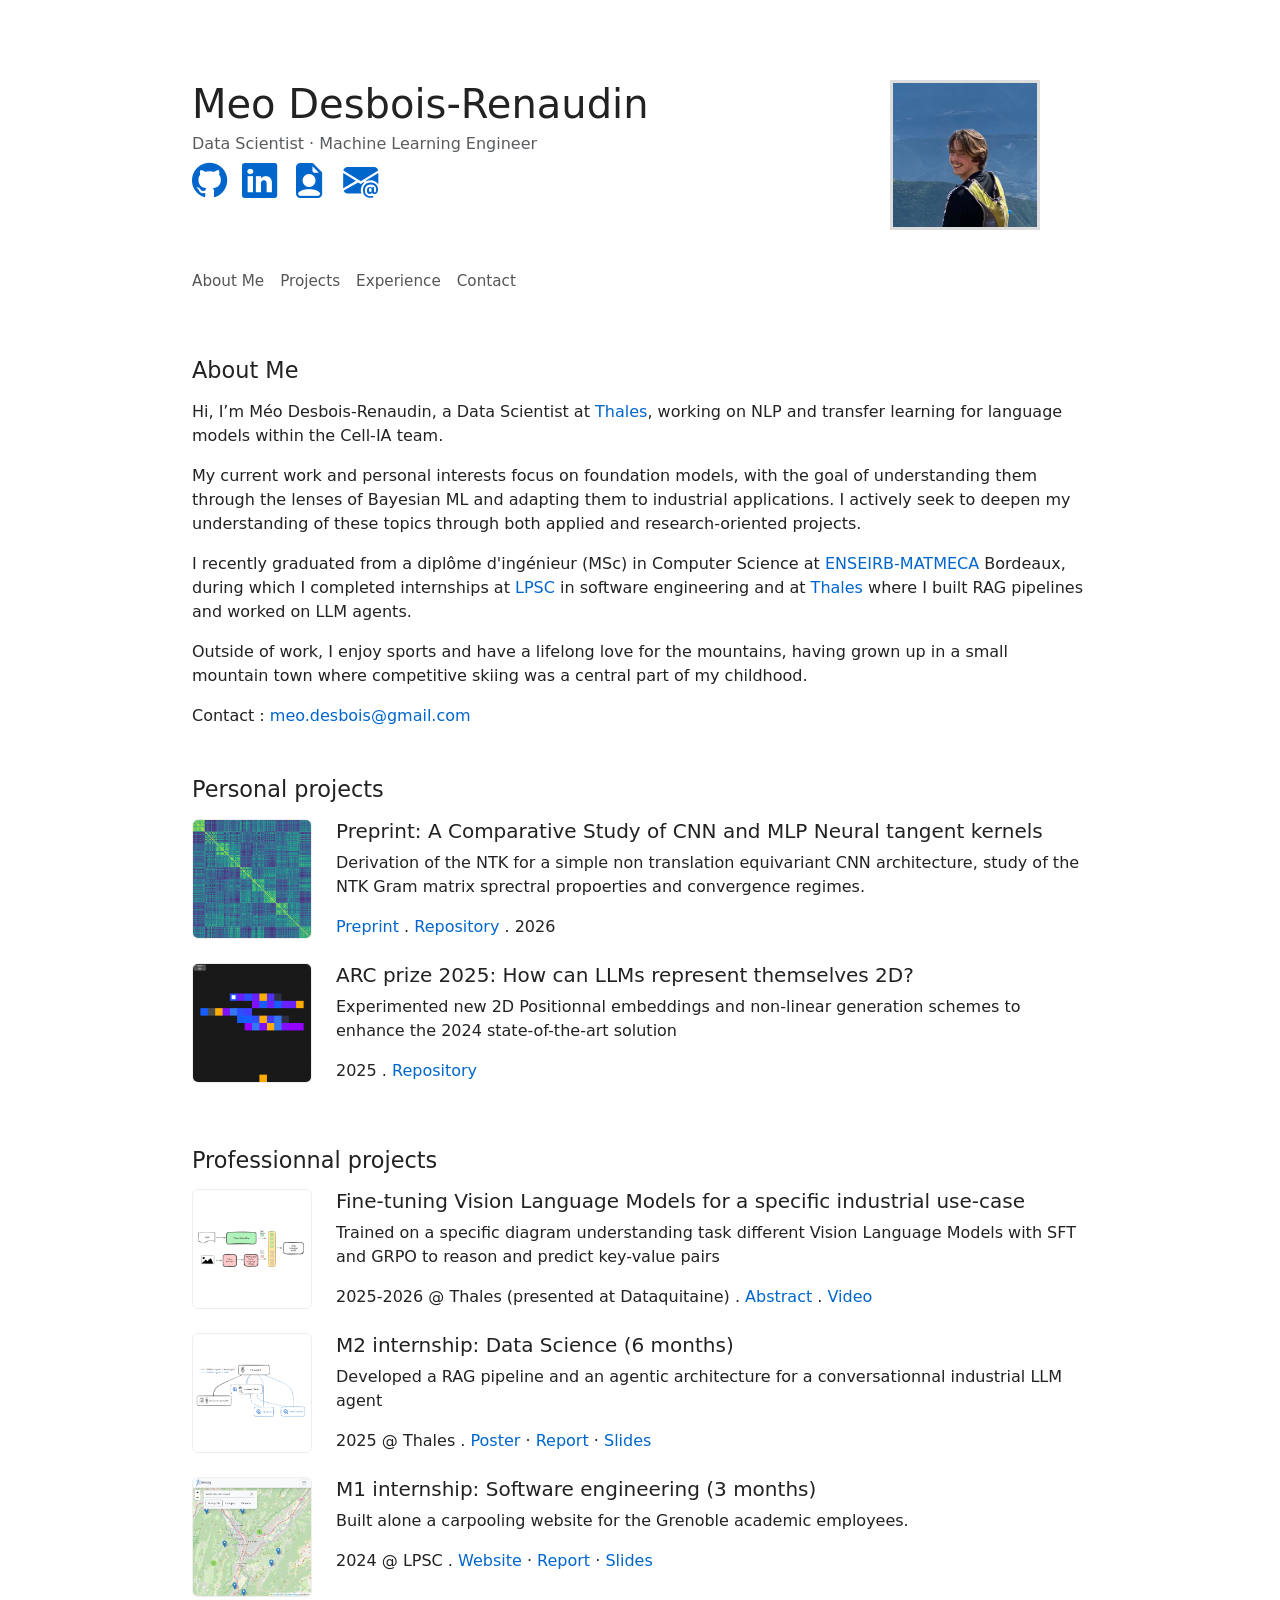
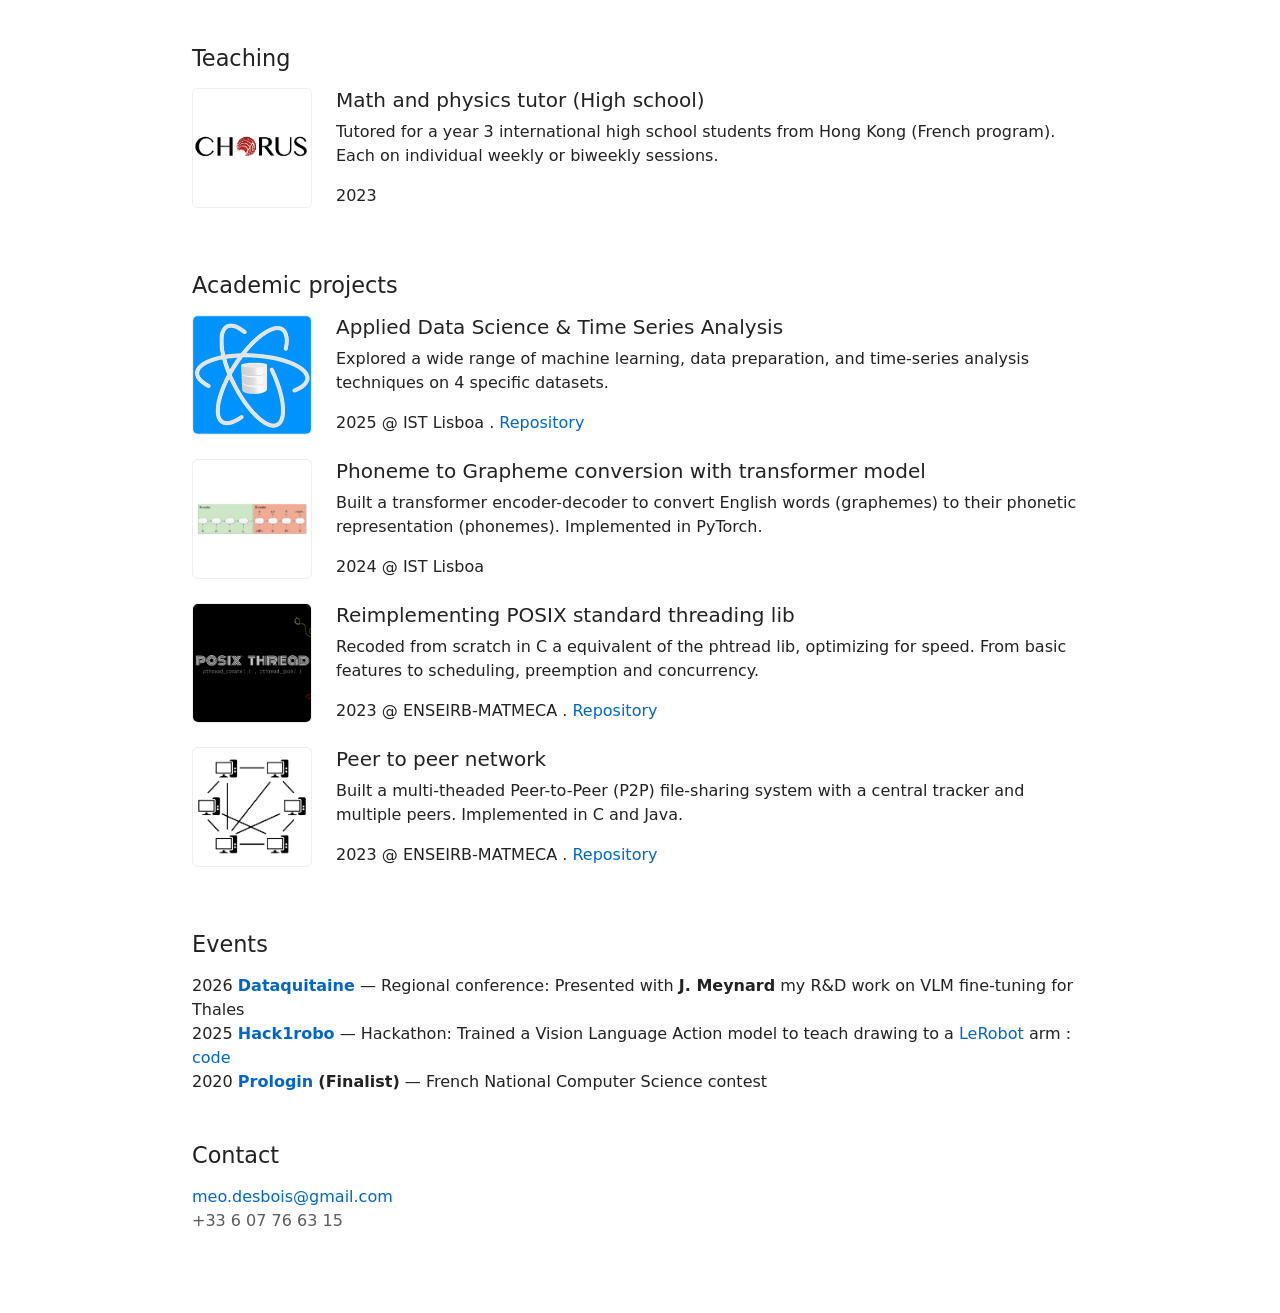
==== commit 523e8315: "Merge branch 'main' of github.com:meodbr/meodbr.github.io" ====
--- a/index.html
+++ b/index.html
@@ -97,13 +97,13 @@
     <section id="about">
       <h2>About Me</h2>
       <p>
-        Hi, I’m Méo Desbois-Renaudin, a Data Scientist at <a href="https://www.thalesgroup.com/en">Thales</a>, working on large language models and transfer learning within the Cell-IA team.
-      </p>
-      <p>
-        My current work and personal interests focus on transfer learning and foundation models, with the goal of adapting them to precise and domain-specific applications. I’m particularly interested in model adaptation, representation learning, and optimization techniques, and I actively seek to deepen my understanding of these topics through both applied and research-oriented projects.
-      </p>
-      <p>
-        I recently graduated from an MSc in Computer Science at <a href="https://www.enseirb-matmeca.fr/">ENSEIRB-MATMECA</a> Bordeaux, during which I completed internships at <a href="https://lpsc.in2p3.fr/">LPSC</a> in software engineering and at <a href="https://www.thalesgroup.com/en">Thales</a> where I built RAG pipelines and worked on LLM agents.
+        Hi, I’m Méo Desbois-Renaudin, a Data Scientist at <a href="https://www.thalesgroup.com/en">Thales</a>, working on NLP and transfer learning for language models within the Cell-IA team.
+      </p>
+      <p>
+        My current work and personal interests focus on foundation models, with the goal of understanding them through the lenses of Bayesian ML and adapting them to industrial applications. I actively seek to deepen my understanding of these topics through both applied and research-oriented projects.
+      </p>
+      <p>
+        I recently graduated from a diplôme d'ingénieur (MSc) in Computer Science at <a href="https://www.enseirb-matmeca.fr/">ENSEIRB-MATMECA</a> Bordeaux, during which I completed internships at <a href="https://lpsc.in2p3.fr/">LPSC</a> in software engineering and at <a href="https://www.thalesgroup.com/en">Thales</a> where I built RAG pipelines and worked on LLM agents.
       </p>
       <p>
         Outside of work, I enjoy sports and have a lifelong love for the mountains, having grown up in a small mountain town where competitive skiing was a central part of my childhood.
@@ -156,8 +156,8 @@
             Experimented new 2D Positionnal embeddings and non-linear generation schemes to enhance the 2024 state-of-the-art solution
           </p>
           <p>
+            2025 .
             <a href="https://github.com/meodbr/arc-prize-2025">Repository</a>
-            . 2025
           </p>
         </div>
       </div>
@@ -174,40 +174,47 @@
           <img
             src="assets/projects/vlm-architecture.png"
             class="img-fluid rounded"
+            alt="Overview of vlm architecture"
+          />
+        </div>
+    
+        <div class="col">
+          <h3 class="h5">Fine-tuning Vision Language Models for a specific industrial use-case</h3>
+          <p>
+            Trained on a specific diagram understanding task different Vision Language Models with SFT and GRPO to reason and predict key-value pairs
+          </p>
+          <p>
+            2025-2026 @ Thales (presented at Dataquitaine) .
+            <a href="https://www.dataquitaine.org/2026-thales/">Abstract</a>
+            .
+            <a href="https://www.dailymotion.com/video/xa4y3l4?playlist=xbwnns">Video</a>
+
+          </p>
+        </div>
+      </div>
+
+      <!-- Thales stage -->
+      <div class="project row align-items-start mb-2">
+        <div class="col-auto">
+          <img
+            src="assets/projects/agentic_structure.png"
+            class="img-fluid rounded"
             alt="Overview of covoiturage caesug website"
           />
         </div>
     
         <div class="col">
-          <h3 class="h5">Fine-tuning Vision Language Models for a specific industrial use-case</h3>
-          <p>
-            We trained on a specific diagram understanding task the light qwen3-VL models with SFT and GRPO to reason and predict key-value pairs
-          </p>
-        </div>
-      </div>
-
-      <!-- Thales stage -->
-      <div class="project row align-items-start mb-2">
-        <div class="col-auto">
-          <img
-            src="assets/projects/agentic_structure.png"
-            class="img-fluid rounded"
-            alt="Overview of covoiturage caesug website"
-          />
-        </div>
-    
-        <div class="col">
           <h3 class="h5">M2 internship: Data Science (6 months)</h3>
           <p>
             Developed a RAG pipeline and an agentic architecture for a conversationnal industrial LLM agent
           </p>
           <p>
+            2025 @ Thales .
             <a href="assets/projects/poster-internship-M2.pdf">Poster</a>
             ·
             <a href="assets/projects/report-internship-M2.pdf">Report</a>
             ·
             <a href="assets/projects/slides-internship-M2.pdf">Slides</a>
-            . 2025
           </p>
         </div>
       </div>
@@ -228,12 +235,12 @@
             Built alone a carpooling website for the Grenoble academic employees.
           </p>
           <p>
+            2024 @ LPSC .
             <a href="https://covoituragecaesug.grenoble.cnrs.fr/">Website</a>
             ·
             <a href="assets/projects/report-internship-M1.pdf">Report</a>
             ·
             <a href="assets/projects/slides-internship-M1.pdf">Slides</a>
-            . 2024
           </p>
         </div>
       </div>
@@ -264,7 +271,51 @@
         </div>
       </div>
 
-      <h2 class="mt-5">Student projects</h2>
+      <h2 class="mt-5">Academic projects</h2>
+
+      <!-- Data Science -->
+      <div class="project row align-items-start mb-2">
+        <div class="col-auto">
+          <img
+            src="assets/projects/ds_logo.svg"
+            class="img-fluid rounded"
+            alt="Tecnico logo data science course"
+          />
+        </div>
+    
+        <div class="col">
+          <h3 class="h5">Applied Data Science & Time Series Analysis</h3>
+          <p>
+            Explored a wide range of machine learning, data preparation, and time-series analysis techniques on 4 specific datasets.
+          </p>
+          <p>
+            2025 @ IST Lisboa .
+            <a href="https://github.com/meodbr/IST-data-science">Repository</a>
+          </p>
+        </div>
+      </div>
+
+      <!-- DL -->
+      <div class="project row align-items-start mb-2">
+        <div class="col-auto">
+          <img
+            src="assets/projects/grapheme_phoneme.png"
+            class="img-fluid rounded"
+            alt="Grapheme to phoneme schema"
+          />
+        </div>
+    
+        <div class="col">
+          <h3 class="h5">Phoneme to Grapheme conversion with transformer model</h3>
+          <p>
+            Built a transformer encoder-decoder to convert English words (graphemes) to their phonetic representation (phonemes).
+            Implemented in PyTorch.
+          </p>
+          <p>
+            2024 @ IST Lisboa
+          </p>
+        </div>
+      </div>
 
       <!-- Posix -->
       <div class="project row align-items-start mb-2">
@@ -277,13 +328,14 @@
         </div>
     
         <div class="col">
-          <h3 class="h5">posix</h3>
-          <p>
-            posix
-          </p>
-          <p>
+          <h3 class="h5">Reimplementing POSIX standard threading lib</h3>
+          <p>
+            Recoded from scratch in C a equivalent of the phtread lib, optimizing for speed.
+            From basic features to scheduling, preemption and concurrency.
+          </p>
+          <p>
+            2023 @ ENSEIRB-MATMECA .
             <a href="https://github.com/meodbr/enseirb-posix-thread">Repository</a>
-            . in 2023
           </p>
         </div>
       </div>
@@ -299,13 +351,14 @@
         </div>
     
         <div class="col">
-          <h3 class="h5">Peer to peer</h3>
-          <p>
-            peer to peer
-          </p>
-          <p>
+          <h3 class="h5">Peer to peer network</h3>
+          <p>
+            Built a multi-theaded Peer-to-Peer (P2P) file-sharing system with a central tracker and multiple peers.
+            Implemented in C and Java.
+          </p>
+          <p>
+            2023 @ ENSEIRB-MATMECA .
             <a href="https://github.com/meodbr/enseirb-P2P">Repository</a>
-            . in 2023
           </p>
         </div>
       </div>
@@ -317,6 +370,16 @@
       <h2>Events</h2>
       <ul class="list-unstyled events-list">
         <li>
+          <span class="event-year">2026</span>
+          <span class="event-desc">
+            <a href="https://www.dataquitaine.org">
+              <strong>Dataquitaine</strong>
+            </a>
+             — Regional conference: Presented with <strong>J. Meynard</strong> my R&D work on VLM fine-tuning for Thales 
+          </span>
+        </li>
+
+        <li>
           <span class="event-year">2025</span>
           <span class="event-desc">
             <a href="https://sites.google.com/view/hack1robo">
--- a/style.css
+++ b/style.css
@@ -94,18 +94,4 @@
   height: 150px;
   object-fit: cover;
   border: 3px solid #ddd;
-}
-
-code {
-  background: #f4f4f4;
-  padding: 2px 6px;
-  border-radius: 4px;
-}
-
-.section {
-  margin-bottom: 30px;
-}
-
-.math-block {
-  margin: 10px 0;
 }
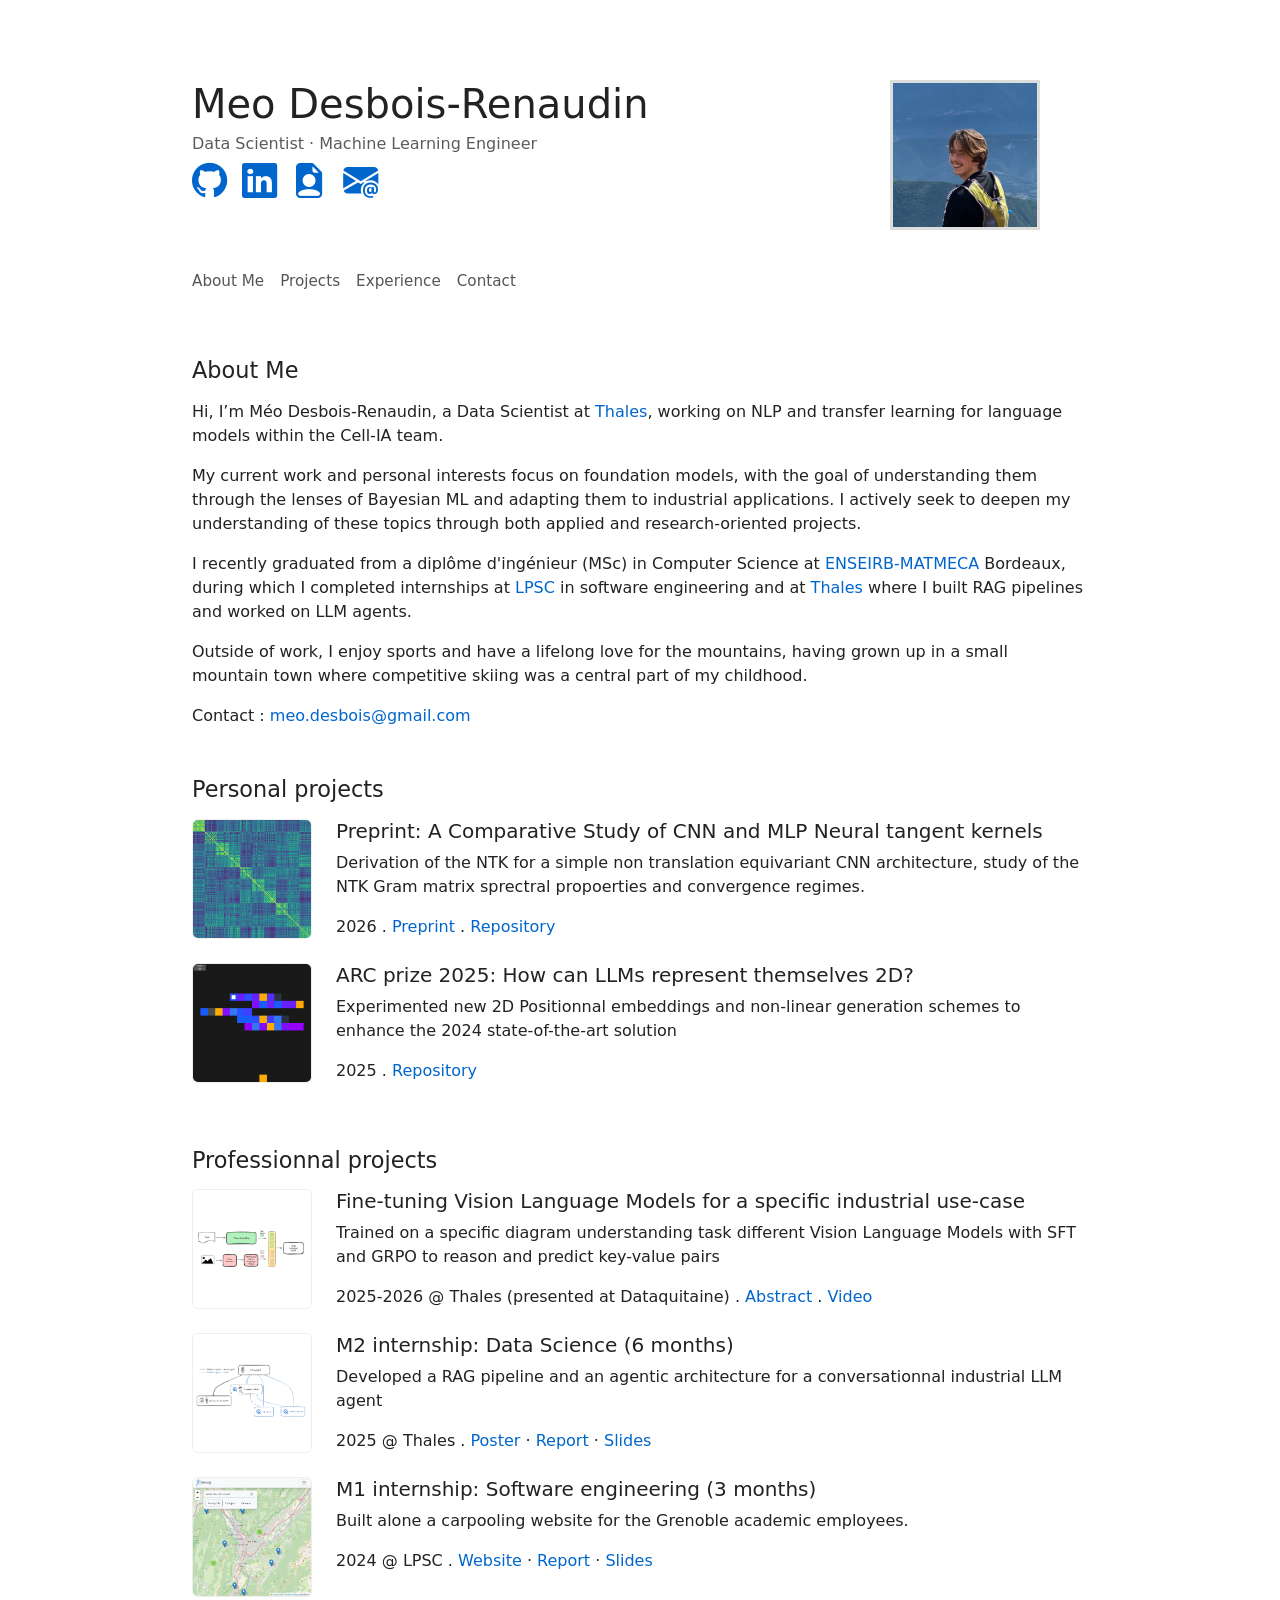
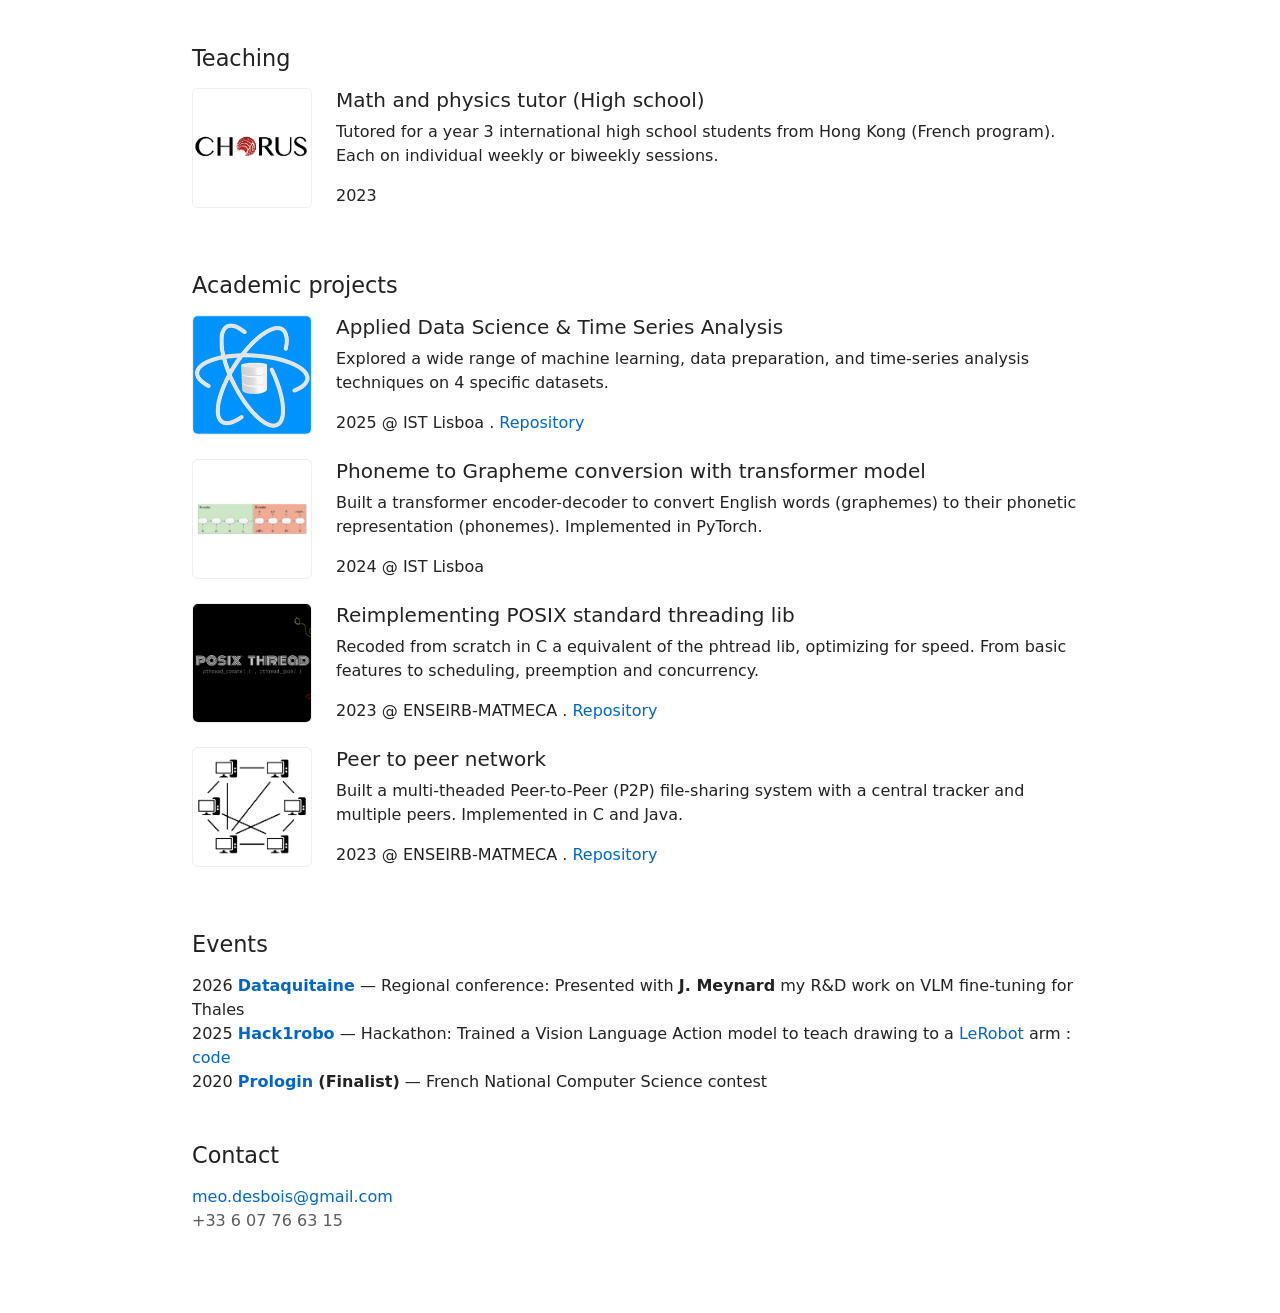
==== commit fe39cfa6: "reordering links" ====
--- a/index.html
+++ b/index.html
@@ -132,10 +132,10 @@
             Derivation of the NTK for a simple non translation equivariant CNN architecture, study of the NTK Gram matrix sprectral propoerties and convergence regimes. 
           </p>
           <p>
+            2026 .
             <a href="https://doi.org/10.5281/zenodo.20600706">Preprint</a>
             .
             <a href="https://github.com/meodbr/ntk_experiments">Repository</a>
-            . 2026
           </p>
         </div>
       </div>
